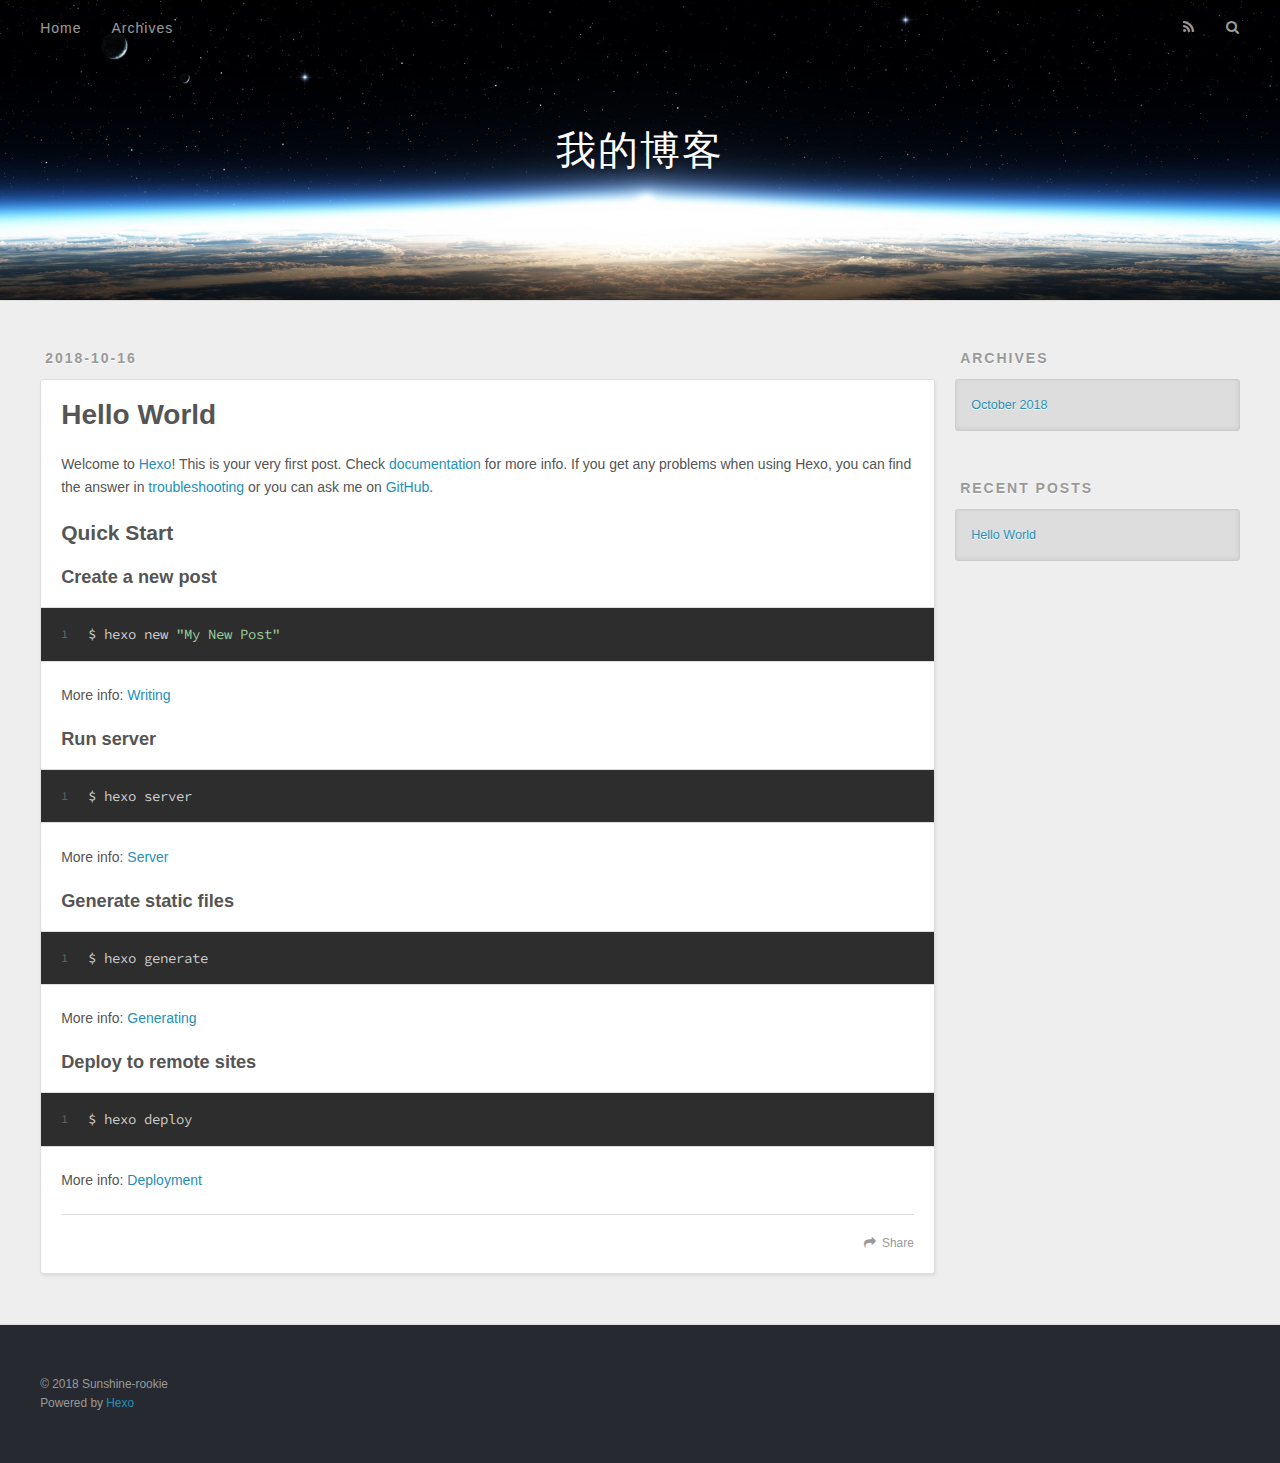
==== index.html @ 6fee183a "Site updated: 2018-10-16 14:14:07" ====
<!DOCTYPE html>
<html>
<head>
  <meta charset="utf-8">
  

  
  <title>我的博客</title>
  <meta name="viewport" content="width=device-width, initial-scale=1, maximum-scale=1">
  <meta name="description" content="个人博客">
<meta property="og:type" content="website">
<meta property="og:title" content="我的博客">
<meta property="og:url" content="http://yoursite.com/index.html">
<meta property="og:site_name" content="我的博客">
<meta property="og:description" content="个人博客">
<meta property="og:locale" content="default">
<meta name="twitter:card" content="summary">
<meta name="twitter:title" content="我的博客">
<meta name="twitter:description" content="个人博客">
  
    <link rel="alternate" href="/atom.xml" title="我的博客" type="application/atom+xml">
  
  
    <link rel="icon" href="/favicon.png">
  
  
    <link href="//fonts.googleapis.com/css?family=Source+Code+Pro" rel="stylesheet" type="text/css">
  
  <link rel="stylesheet" href="/css/style.css">
</head>

<body>
  <div id="container">
    <div id="wrap">
      <header id="header">
  <div id="banner"></div>
  <div id="header-outer" class="outer">
    <div id="header-title" class="inner">
      <h1 id="logo-wrap">
        <a href="/" id="logo">我的博客</a>
      </h1>
      
    </div>
    <div id="header-inner" class="inner">
      <nav id="main-nav">
        <a id="main-nav-toggle" class="nav-icon"></a>
        
          <a class="main-nav-link" href="/">Home</a>
        
          <a class="main-nav-link" href="/archives">Archives</a>
        
      </nav>
      <nav id="sub-nav">
        
          <a id="nav-rss-link" class="nav-icon" href="/atom.xml" title="RSS Feed"></a>
        
        <a id="nav-search-btn" class="nav-icon" title="Search"></a>
      </nav>
      <div id="search-form-wrap">
        <form action="//google.com/search" method="get" accept-charset="UTF-8" class="search-form"><input type="search" name="q" class="search-form-input" placeholder="Search"><button type="submit" class="search-form-submit">&#xF002;</button><input type="hidden" name="sitesearch" value="http://yoursite.com"></form>
      </div>
    </div>
  </div>
</header>
      <div class="outer">
        <section id="main">
  
    <article id="post-hello-world" class="article article-type-post" itemscope itemprop="blogPost">
  <div class="article-meta">
    <a href="/2018/10/16/hello-world/" class="article-date">
  <time datetime="2018-10-16T01:20:15.449Z" itemprop="datePublished">2018-10-16</time>
</a>
    
  </div>
  <div class="article-inner">
    
    
      <header class="article-header">
        
  
    <h1 itemprop="name">
      <a class="article-title" href="/2018/10/16/hello-world/">Hello World</a>
    </h1>
  

      </header>
    
    <div class="article-entry" itemprop="articleBody">
      
        <p>Welcome to <a href="https://hexo.io/" target="_blank" rel="noopener">Hexo</a>! This is your very first post. Check <a href="https://hexo.io/docs/" target="_blank" rel="noopener">documentation</a> for more info. If you get any problems when using Hexo, you can find the answer in <a href="https://hexo.io/docs/troubleshooting.html" target="_blank" rel="noopener">troubleshooting</a> or you can ask me on <a href="https://github.com/hexojs/hexo/issues" target="_blank" rel="noopener">GitHub</a>.</p>
<h2 id="Quick-Start"><a href="#Quick-Start" class="headerlink" title="Quick Start"></a>Quick Start</h2><h3 id="Create-a-new-post"><a href="#Create-a-new-post" class="headerlink" title="Create a new post"></a>Create a new post</h3><figure class="highlight bash"><table><tr><td class="gutter"><pre><span class="line">1</span><br></pre></td><td class="code"><pre><span class="line">$ hexo new <span class="string">"My New Post"</span></span><br></pre></td></tr></table></figure>
<p>More info: <a href="https://hexo.io/docs/writing.html" target="_blank" rel="noopener">Writing</a></p>
<h3 id="Run-server"><a href="#Run-server" class="headerlink" title="Run server"></a>Run server</h3><figure class="highlight bash"><table><tr><td class="gutter"><pre><span class="line">1</span><br></pre></td><td class="code"><pre><span class="line">$ hexo server</span><br></pre></td></tr></table></figure>
<p>More info: <a href="https://hexo.io/docs/server.html" target="_blank" rel="noopener">Server</a></p>
<h3 id="Generate-static-files"><a href="#Generate-static-files" class="headerlink" title="Generate static files"></a>Generate static files</h3><figure class="highlight bash"><table><tr><td class="gutter"><pre><span class="line">1</span><br></pre></td><td class="code"><pre><span class="line">$ hexo generate</span><br></pre></td></tr></table></figure>
<p>More info: <a href="https://hexo.io/docs/generating.html" target="_blank" rel="noopener">Generating</a></p>
<h3 id="Deploy-to-remote-sites"><a href="#Deploy-to-remote-sites" class="headerlink" title="Deploy to remote sites"></a>Deploy to remote sites</h3><figure class="highlight bash"><table><tr><td class="gutter"><pre><span class="line">1</span><br></pre></td><td class="code"><pre><span class="line">$ hexo deploy</span><br></pre></td></tr></table></figure>
<p>More info: <a href="https://hexo.io/docs/deployment.html" target="_blank" rel="noopener">Deployment</a></p>

      
    </div>
    <footer class="article-footer">
      <a data-url="http://yoursite.com/2018/10/16/hello-world/" data-id="cjnbbypkj0000f8qa1wi6g0j8" class="article-share-link">Share</a>
      
      
    </footer>
  </div>
  
</article>


  


</section>
        
          <aside id="sidebar">
  
    

  
    

  
    
  
    
  <div class="widget-wrap">
    <h3 class="widget-title">Archives</h3>
    <div class="widget">
      <ul class="archive-list"><li class="archive-list-item"><a class="archive-list-link" href="/archives/2018/10/">October 2018</a></li></ul>
    </div>
  </div>


  
    
  <div class="widget-wrap">
    <h3 class="widget-title">Recent Posts</h3>
    <div class="widget">
      <ul>
        
          <li>
            <a href="/2018/10/16/hello-world/">Hello World</a>
          </li>
        
      </ul>
    </div>
  </div>

  
</aside>
        
      </div>
      <footer id="footer">
  
  <div class="outer">
    <div id="footer-info" class="inner">
      &copy; 2018 Sunshine-rookie<br>
      Powered by <a href="http://hexo.io/" target="_blank">Hexo</a>
    </div>
  </div>
</footer>
    </div>
    <nav id="mobile-nav">
  
    <a href="/" class="mobile-nav-link">Home</a>
  
    <a href="/archives" class="mobile-nav-link">Archives</a>
  
</nav>
    

<script src="//ajax.googleapis.com/ajax/libs/jquery/2.0.3/jquery.min.js"></script>


  <link rel="stylesheet" href="/fancybox/jquery.fancybox.css">
  <script src="/fancybox/jquery.fancybox.pack.js"></script>


<script src="/js/script.js"></script>



  </div>
</body>
</html>
---- css/style.css ----
body {
  width: 100%;
}
body:before,
body:after {
  content: "";
  display: table;
}
body:after {
  clear: both;
}
html,
body,
div,
span,
applet,
object,
iframe,
h1,
h2,
h3,
h4,
h5,
h6,
p,
blockquote,
pre,
a,
abbr,
acronym,
address,
big,
cite,
code,
del,
dfn,
em,
img,
ins,
kbd,
q,
s,
samp,
small,
strike,
strong,
sub,
sup,
tt,
var,
dl,
dt,
dd,
ol,
ul,
li,
fieldset,
form,
label,
legend,
table,
caption,
tbody,
tfoot,
thead,
tr,
th,
td {
  margin: 0;
  padding: 0;
  border: 0;
  outline: 0;
  font-weight: inherit;
  font-style: inherit;
  font-family: inherit;
  font-size: 100%;
  vertical-align: baseline;
}
body {
  line-height: 1;
  color: #000;
  background: #fff;
}
ol,
ul {
  list-style: none;
}
table {
  border-collapse: separate;
  border-spacing: 0;
  vertical-align: middle;
}
caption,
th,
td {
  text-align: left;
  font-weight: normal;
  vertical-align: middle;
}
a img {
  border: none;
}
input,
button {
  margin: 0;
  padding: 0;
}
input::-moz-focus-inner,
button::-moz-focus-inner {
  border: 0;
  padding: 0;
}
@font-face {
  font-family: FontAwesome;
  font-style: normal;
  font-weight: normal;
  src: url("fonts/fontawesome-webfont.eot?v=#4.0.3");
  src: url("fonts/fontawesome-webfont.eot?#iefix&v=#4.0.3") format("embedded-opentype"), url("fonts/fontawesome-webfont.woff?v=#4.0.3") format("woff"), url("fonts/fontawesome-webfont.ttf?v=#4.0.3") format("truetype"), url("fonts/fontawesome-webfont.svg#fontawesomeregular?v=#4.0.3") format("svg");
}
html,
body,
#container {
  height: 100%;
}
body {
  background: #eee;
  font: 14px -apple-system, BlinkMacSystemFont, "Segoe UI", "Roboto", "Oxygen", "Ubuntu", "Cantarell", "Fira Sans", "Droid Sans", "Helvetica Neue", sans-serif;
  -webkit-text-size-adjust: 100%;
}
.outer {
  max-width: 1220px;
  margin: 0 auto;
  padding: 0 20px;
}
.outer:before,
.outer:after {
  content: "";
  display: table;
}
.outer:after {
  clear: both;
}
.inner {
  display: inline;
  float: left;
  width: 98.33333333333333%;
  margin: 0 0.833333333333333%;
}
.left,
.alignleft {
  float: left;
}
.right,
.alignright {
  float: right;
}
.clear {
  clear: both;
}
#container {
  position: relative;
}
.mobile-nav-on {
  overflow: hidden;
}
#wrap {
  height: 100%;
  width: 100%;
  position: absolute;
  top: 0;
  left: 0;
  -webkit-transition: 0.2s ease-out;
  -moz-transition: 0.2s ease-out;
  -ms-transition: 0.2s ease-out;
  transition: 0.2s ease-out;
  z-index: 1;
  background: #eee;
}
.mobile-nav-on #wrap {
  left: 280px;
}
@media screen and (min-width: 768px) {
  #main {
    display: inline;
    float: left;
    width: 73.33333333333333%;
    margin: 0 0.833333333333333%;
  }
}
.article-date,
.article-category-link,
.archive-year,
.widget-title {
  text-decoration: none;
  text-transform: uppercase;
  letter-spacing: 2px;
  color: #999;
  margin-bottom: 1em;
  margin-left: 5px;
  line-height: 1em;
  text-shadow: 0 1px #fff;
  font-weight: bold;
}
.article-inner,
.archive-article-inner {
  background: #fff;
  -webkit-box-shadow: 1px 2px 3px #ddd;
  box-shadow: 1px 2px 3px #ddd;
  border: 1px solid #ddd;
  border-radius: 3px;
}
.article-entry h1,
.widget h1 {
  font-size: 2em;
}
.article-entry h2,
.widget h2 {
  font-size: 1.5em;
}
.article-entry h3,
.widget h3 {
  font-size: 1.3em;
}
.article-entry h4,
.widget h4 {
  font-size: 1.2em;
}
.article-entry h5,
.widget h5 {
  font-size: 1em;
}
.article-entry h6,
.widget h6 {
  font-size: 1em;
  color: #999;
}
.article-entry hr,
.widget hr {
  border: 1px dashed #ddd;
}
.article-entry strong,
.widget strong {
  font-weight: bold;
}
.article-entry em,
.widget em,
.article-entry cite,
.widget cite {
  font-style: italic;
}
.article-entry sup,
.widget sup,
.article-entry sub,
.widget sub {
  font-size: 0.75em;
  line-height: 0;
  position: relative;
  vertical-align: baseline;
}
.article-entry sup,
.widget sup {
  top: -0.5em;
}
.article-entry sub,
.widget sub {
  bottom: -0.2em;
}
.article-entry small,
.widget small {
  font-size: 0.85em;
}
.article-entry acronym,
.widget acronym,
.article-entry abbr,
.widget abbr {
  border-bottom: 1px dotted;
}
.article-entry ul,
.widget ul,
.article-entry ol,
.widget ol,
.article-entry dl,
.widget dl {
  margin: 0 20px;
  line-height: 1.6em;
}
.article-entry ul ul,
.widget ul ul,
.article-entry ol ul,
.widget ol ul,
.article-entry ul ol,
.widget ul ol,
.article-entry ol ol,
.widget ol ol {
  margin-top: 0;
  margin-bottom: 0;
}
.article-entry ul,
.widget ul {
  list-style: disc;
}
.article-entry ol,
.widget ol {
  list-style: decimal;
}
.article-entry dt,
.widget dt {
  font-weight: bold;
}
#header {
  height: 300px;
  position: relative;
  border-bottom: 1px solid #ddd;
}
#header:before,
#header:after {
  content: "";
  position: absolute;
  left: 0;
  right: 0;
  height: 40px;
}
#header:before {
  top: 0;
  background: -webkit-linear-gradient(rgba(0,0,0,0.2), transparent);
  background: -moz-linear-gradient(rgba(0,0,0,0.2), transparent);
  background: -ms-linear-gradient(rgba(0,0,0,0.2), transparent);
  background: linear-gradient(rgba(0,0,0,0.2), transparent);
}
#header:after {
  bottom: 0;
  background: -webkit-linear-gradient(transparent, rgba(0,0,0,0.2));
  background: -moz-linear-gradient(transparent, rgba(0,0,0,0.2));
  background: -ms-linear-gradient(transparent, rgba(0,0,0,0.2));
  background: linear-gradient(transparent, rgba(0,0,0,0.2));
}
#header-outer {
  height: 100%;
  position: relative;
}
#header-inner {
  position: relative;
  overflow: hidden;
}
#banner {
  position: absolute;
  top: 0;
  left: 0;
  width: 100%;
  height: 100%;
  background: url("images/banner.jpg") center #000;
  -webkit-background-size: cover;
  -moz-background-size: cover;
  background-size: cover;
  z-index: -1;
}
#header-title {
  text-align: center;
  height: 40px;
  position: absolute;
  top: 50%;
  left: 0;
  margin-top: -20px;
}
#logo,
#subtitle {
  text-decoration: none;
  color: #fff;
  font-weight: 300;
  text-shadow: 0 1px 4px rgba(0,0,0,0.3);
}
#logo {
  font-size: 40px;
  line-height: 40px;
  letter-spacing: 2px;
}
#subtitle {
  font-size: 16px;
  line-height: 16px;
  letter-spacing: 1px;
}
#subtitle-wrap {
  margin-top: 16px;
}
#main-nav {
  float: left;
  margin-left: -15px;
}
.nav-icon,
.main-nav-link {
  float: left;
  color: #fff;
  opacity: 0.6;
  text-decoration: none;
  text-shadow: 0 1px rgba(0,0,0,0.2);
  -webkit-transition: opacity 0.2s;
  -moz-transition: opacity 0.2s;
  -ms-transition: opacity 0.2s;
  transition: opacity 0.2s;
  display: block;
  padding: 20px 15px;
}
.nav-icon:hover,
.main-nav-link:hover {
  opacity: 1;
}
.nav-icon {
  font-family: FontAwesome;
  text-align: center;
  font-size: 14px;
  width: 14px;
  height: 14px;
  padding: 20px 15px;
  position: relative;
  cursor: pointer;
}
.main-nav-link {
  font-weight: 300;
  letter-spacing: 1px;
}
@media screen and (max-width: 479px) {
  .main-nav-link {
    display: none;
  }
}
#main-nav-toggle {
  display: none;
}
#main-nav-toggle:before {
  content: "\f0c9";
}
@media screen and (max-width: 479px) {
  #main-nav-toggle {
    display: block;
  }
}
#sub-nav {
  float: right;
  margin-right: -15px;
}
#nav-rss-link:before {
  content: "\f09e";
}
#nav-search-btn:before {
  content: "\f002";
}
#search-form-wrap {
  position: absolute;
  top: 15px;
  width: 150px;
  height: 30px;
  right: -150px;
  opacity: 0;
  -webkit-transition: 0.2s ease-out;
  -moz-transition: 0.2s ease-out;
  -ms-transition: 0.2s ease-out;
  transition: 0.2s ease-out;
}
#search-form-wrap.on {
  opacity: 1;
  right: 0;
}
@media screen and (max-width: 479px) {
  #search-form-wrap {
    width: 100%;
    right: -100%;
  }
}
.search-form {
  position: absolute;
  top: 0;
  left: 0;
  right: 0;
  background: #fff;
  padding: 5px 15px;
  border-radius: 15px;
  -webkit-box-shadow: 0 0 10px rgba(0,0,0,0.3);
  box-shadow: 0 0 10px rgba(0,0,0,0.3);
}
.search-form-input {
  border: none;
  background: none;
  color: #555;
  width: 100%;
  font: 13px -apple-system, BlinkMacSystemFont, "Segoe UI", "Roboto", "Oxygen", "Ubuntu", "Cantarell", "Fira Sans", "Droid Sans", "Helvetica Neue", sans-serif;
  outline: none;
}
.search-form-input::-webkit-search-results-decoration,
.search-form-input::-webkit-search-cancel-button {
  -webkit-appearance: none;
}
.search-form-submit {
  position: absolute;
  top: 50%;
  right: 10px;
  margin-top: -7px;
  font: 13px FontAwesome;
  border: none;
  background: none;
  color: #bbb;
  cursor: pointer;
}
.search-form-submit:hover,
.search-form-submit:focus {
  color: #777;
}
.article {
  margin: 50px 0;
}
.article-inner {
  overflow: hidden;
}
.article-meta:before,
.article-meta:after {
  content: "";
  display: table;
}
.article-meta:after {
  clear: both;
}
.article-date {
  float: left;
}
.article-category {
  float: left;
  line-height: 1em;
  color: #ccc;
  text-shadow: 0 1px #fff;
  margin-left: 8px;
}
.article-category:before {
  content: "\2022";
}
.article-category-link {
  margin: 0 12px 1em;
}
.article-header {
  padding: 20px 20px 0;
}
.article-title {
  text-decoration: none;
  font-size: 2em;
  font-weight: bold;
  color: #555;
  line-height: 1.1em;
  -webkit-transition: color 0.2s;
  -moz-transition: color 0.2s;
  -ms-transition: color 0.2s;
  transition: color 0.2s;
}
a.article-title:hover {
  color: #258fb8;
}
.article-entry {
  color: #555;
  padding: 0 20px;
}
.article-entry:before,
.article-entry:after {
  content: "";
  display: table;
}
.article-entry:after {
  clear: both;
}
.article-entry p,
.article-entry table {
  line-height: 1.6em;
  margin: 1.6em 0;
}
.article-entry h1,
.article-entry h2,
.article-entry h3,
.article-entry h4,
.article-entry h5,
.article-entry h6 {
  font-weight: bold;
}
.article-entry h1,
.article-entry h2,
.article-entry h3,
.article-entry h4,
.article-entry h5,
.article-entry h6 {
  line-height: 1.1em;
  margin: 1.1em 0;
}
.article-entry a {
  color: #258fb8;
  text-decoration: none;
}
.article-entry a:hover {
  text-decoration: underline;
}
.article-entry ul,
.article-entry ol,
.article-entry dl {
  margin-top: 1.6em;
  margin-bottom: 1.6em;
}
.article-entry img,
.article-entry video {
  max-width: 100%;
  height: auto;
  display: block;
  margin: auto;
}
.article-entry iframe {
  border: none;
}
.article-entry table {
  width: 100%;
  border-collapse: collapse;
  border-spacing: 0;
}
.article-entry th {
  font-weight: bold;
  border-bottom: 3px solid #ddd;
  padding-bottom: 0.5em;
}
.article-entry td {
  border-bottom: 1px solid #ddd;
  padding: 10px 0;
}
.article-entry blockquote {
  font-family: Georgia, "Times New Roman", serif;
  font-size: 1.4em;
  margin: 1.6em 20px;
  text-align: center;
}
.article-entry blockquote footer {
  font-size: 14px;
  margin: 1.6em 0;
  font-family: -apple-system, BlinkMacSystemFont, "Segoe UI", "Roboto", "Oxygen", "Ubuntu", "Cantarell", "Fira Sans", "Droid Sans", "Helvetica Neue", sans-serif;
}
.article-entry blockquote footer cite:before {
  content: "—";
  padding: 0 0.5em;
}
.article-entry .pullquote {
  text-align: left;
  width: 45%;
  margin: 0;
}
.article-entry .pullquote.left {
  margin-left: 0.5em;
  margin-right: 1em;
}
.article-entry .pullquote.right {
  margin-right: 0.5em;
  margin-left: 1em;
}
.article-entry .caption {
  color: #999;
  display: block;
  font-size: 0.9em;
  margin-top: 0.5em;
  position: relative;
  text-align: center;
}
.article-entry .video-container {
  position: relative;
  padding-top: 56.25%;
  height: 0;
  overflow: hidden;
}
.article-entry .video-container iframe,
.article-entry .video-container object,
.article-entry .video-container embed {
  position: absolute;
  top: 0;
  left: 0;
  width: 100%;
  height: 100%;
  margin-top: 0;
}
.article-more-link a {
  display: inline-block;
  line-height: 1em;
  padding: 6px 15px;
  border-radius: 15px;
  background: #eee;
  color: #999;
  text-shadow: 0 1px #fff;
  text-decoration: none;
}
.article-more-link a:hover {
  background: #258fb8;
  color: #fff;
  text-decoration: none;
  text-shadow: 0 1px #1e7293;
}
.article-footer {
  font-size: 0.85em;
  line-height: 1.6em;
  border-top: 1px solid #ddd;
  padding-top: 1.6em;
  margin: 0 20px 20px;
}
.article-footer:before,
.article-footer:after {
  content: "";
  display: table;
}
.article-footer:after {
  clear: both;
}
.article-footer a {
  color: #999;
  text-decoration: none;
}
.article-footer a:hover {
  color: #555;
}
.article-tag-list-item {
  float: left;
  margin-right: 10px;
}
.article-tag-list-link:before {
  content: "#";
}
.article-comment-link {
  float: right;
}
.article-comment-link:before {
  content: "\f075";
  font-family: FontAwesome;
  padding-right: 8px;
}
.article-share-link {
  cursor: pointer;
  float: right;
  margin-left: 20px;
}
.article-share-link:before {
  content: "\f064";
  font-family: FontAwesome;
  padding-right: 6px;
}
#article-nav {
  position: relative;
}
#article-nav:before,
#article-nav:after {
  content: "";
  display: table;
}
#article-nav:after {
  clear: both;
}
@media screen and (min-width: 768px) {
  #article-nav {
    margin: 50px 0;
  }
  #article-nav:before {
    width: 8px;
    height: 8px;
    position: absolute;
    top: 50%;
    left: 50%;
    margin-top: -4px;
    margin-left: -4px;
    content: "";
    border-radius: 50%;
    background: #ddd;
    -webkit-box-shadow: 0 1px 2px #fff;
    box-shadow: 0 1px 2px #fff;
  }
}
.article-nav-link-wrap {
  text-decoration: none;
  text-shadow: 0 1px #fff;
  color: #999;
  -webkit-box-sizing: border-box;
  -moz-box-sizing: border-box;
  box-sizing: border-box;
  margin-top: 50px;
  text-align: center;
  display: block;
}
.article-nav-link-wrap:hover {
  color: #555;
}
@media screen and (min-width: 768px) {
  .article-nav-link-wrap {
    width: 50%;
    margin-top: 0;
  }
}
@media screen and (min-width: 768px) {
  #article-nav-newer {
    float: left;
    text-align: right;
    padding-right: 20px;
  }
}
@media screen and (min-width: 768px) {
  #article-nav-older {
    float: right;
    text-align: left;
    padding-left: 20px;
  }
}
.article-nav-caption {
  text-transform: uppercase;
  letter-spacing: 2px;
  color: #ddd;
  line-height: 1em;
  font-weight: bold;
}
#article-nav-newer .article-nav-caption {
  margin-right: -2px;
}
.article-nav-title {
  font-size: 0.85em;
  line-height: 1.6em;
  margin-top: 0.5em;
}
.article-share-box {
  position: absolute;
  display: none;
  background: #fff;
  -webkit-box-shadow: 1px 2px 10px rgba(0,0,0,0.2);
  box-shadow: 1px 2px 10px rgba(0,0,0,0.2);
  border-radius: 3px;
  margin-left: -145px;
  overflow: hidden;
  z-index: 1;
}
.article-share-box.on {
  display: block;
}
.article-share-input {
  width: 100%;
  background: none;
  -webkit-box-sizing: border-box;
  -moz-box-sizing: border-box;
  box-sizing: border-box;
  font: 14px -apple-system, BlinkMacSystemFont, "Segoe UI", "Roboto", "Oxygen", "Ubuntu", "Cantarell", "Fira Sans", "Droid Sans", "Helvetica Neue", sans-serif;
  padding: 0 15px;
  color: #555;
  outline: none;
  border: 1px solid #ddd;
  border-radius: 3px 3px 0 0;
  height: 36px;
  line-height: 36px;
}
.article-share-links {
  background: #eee;
}
.article-share-links:before,
.article-share-links:after {
  content: "";
  display: table;
}
.article-share-links:after {
  clear: both;
}
.article-share-twitter,
.article-share-facebook,
.article-share-pinterest,
.article-share-google {
  width: 50px;
  height: 36px;
  display: block;
  float: left;
  position: relative;
  color: #999;
  text-shadow: 0 1px #fff;
}
.article-share-twitter:before,
.article-share-facebook:before,
.article-share-pinterest:before,
.article-share-google:before {
  font-size: 20px;
  font-family: FontAwesome;
  width: 20px;
  height: 20px;
  position: absolute;
  top: 50%;
  left: 50%;
  margin-top: -10px;
  margin-left: -10px;
  text-align: center;
}
.article-share-twitter:hover,
.article-share-facebook:hover,
.article-share-pinterest:hover,
.article-share-google:hover {
  color: #fff;
}
.article-share-twitter:before {
  content: "\f099";
}
.article-share-twitter:hover {
  background: #00aced;
  text-shadow: 0 1px #008abe;
}
.article-share-facebook:before {
  content: "\f09a";
}
.article-share-facebook:hover {
  background: #3b5998;
  text-shadow: 0 1px #2f477a;
}
.article-share-pinterest:before {
  content: "\f0d2";
}
.article-share-pinterest:hover {
  background: #cb2027;
  text-shadow: 0 1px #a21a1f;
}
.article-share-google:before {
  content: "\f0d5";
}
.article-share-google:hover {
  background: #dd4b39;
  text-shadow: 0 1px #be3221;
}
.article-gallery {
  background: #000;
  position: relative;
}
.article-gallery-photos {
  position: relative;
  overflow: hidden;
}
.article-gallery-img {
  display: none;
  max-width: 100%;
}
.article-gallery-img:first-child {
  display: block;
}
.article-gallery-img.loaded {
  position: absolute;
  display: block;
}
.article-gallery-img img {
  display: block;
  max-width: 100%;
  margin: 0 auto;
}
#comments {
  background: #fff;
  -webkit-box-shadow: 1px 2px 3px #ddd;
  box-shadow: 1px 2px 3px #ddd;
  padding: 20px;
  border: 1px solid #ddd;
  border-radius: 3px;
  margin: 50px 0;
}
#comments a {
  color: #258fb8;
}
.archives-wrap {
  margin: 50px 0;
}
.archives:before,
.archives:after {
  content: "";
  display: table;
}
.archives:after {
  clear: both;
}
.archive-year-wrap {
  margin-bottom: 1em;
}
.archives {
  -webkit-column-gap: 10px;
  -moz-column-gap: 10px;
  column-gap: 10px;
}
@media screen and (min-width: 480px) and (max-width: 767px) {
  .archives {
    -webkit-column-count: 2;
    -moz-column-count: 2;
    column-count: 2;
  }
}
@media screen and (min-width: 768px) {
  .archives {
    -webkit-column-count: 3;
    -moz-column-count: 3;
    column-count: 3;
  }
}
.archive-article {
  -webkit-column-break-inside: avoid;
  page-break-inside: avoid;
  overflow: hidden;
  break-inside: avoid-column;
}
.archive-article-inner {
  padding: 10px;
  margin-bottom: 15px;
}
.archive-article-title {
  text-decoration: none;
  font-weight: bold;
  color: #555;
  -webkit-transition: color 0.2s;
  -moz-transition: color 0.2s;
  -ms-transition: color 0.2s;
  transition: color 0.2s;
  line-height: 1.6em;
}
.archive-article-title:hover {
  color: #258fb8;
}
.archive-article-footer {
  margin-top: 1em;
}
.archive-article-date {
  color: #999;
  text-decoration: none;
  font-size: 0.85em;
  line-height: 1em;
  margin-bottom: 0.5em;
  display: block;
}
#page-nav {
  margin: 50px auto;
  background: #fff;
  -webkit-box-shadow: 1px 2px 3px #ddd;
  box-shadow: 1px 2px 3px #ddd;
  border: 1px solid #ddd;
  border-radius: 3px;
  text-align: center;
  color: #999;
  overflow: hidden;
}
#page-nav:before,
#page-nav:after {
  content: "";
  display: table;
}
#page-nav:after {
  clear: both;
}
#page-nav a,
#page-nav span {
  padding: 10px 20px;
  line-height: 1;
  height: 2ex;
}
#page-nav a {
  color: #999;
  text-decoration: none;
}
#page-nav a:hover {
  background: #999;
  color: #fff;
}
#page-nav .prev {
  float: left;
}
#page-nav .next {
  float: right;
}
#page-nav .page-number {
  display: inline-block;
}
@media screen and (max-width: 479px) {
  #page-nav .page-number {
    display: none;
  }
}
#page-nav .current {
  color: #555;
  font-weight: bold;
}
#page-nav .space {
  color: #ddd;
}
#footer {
  background: #262a30;
  padding: 50px 0;
  border-top: 1px solid #ddd;
  color: #999;
}
#footer a {
  color: #258fb8;
  text-decoration: none;
}
#footer a:hover {
  text-decoration: underline;
}
#footer-info {
  line-height: 1.6em;
  font-size: 0.85em;
}
.article-entry pre,
.article-entry .highlight {
  background: #2d2d2d;
  margin: 0 -20px;
  padding: 15px 20px;
  border-style: solid;
  border-color: #ddd;
  border-width: 1px 0;
  overflow: auto;
  color: #ccc;
  line-height: 22.400000000000002px;
}
.article-entry .highlight .gutter pre,
.article-entry .gist .gist-file .gist-data .line-numbers {
  color: #666;
  font-size: 0.85em;
}
.article-entry pre,
.article-entry code {
  font-family: "Source Code Pro", Consolas, Monaco, Menlo, Consolas, monospace;
}
.article-entry code {
  background: #eee;
  text-shadow: 0 1px #fff;
  padding: 0 0.3em;
}
.article-entry pre code {
  background: none;
  text-shadow: none;
  padding: 0;
}
.article-entry .highlight pre {
  border: none;
  margin: 0;
  padding: 0;
}
.article-entry .highlight table {
  margin: 0;
  width: auto;
}
.article-entry .highlight td {
  border: none;
  padding: 0;
}
.article-entry .highlight figcaption {
  font-size: 0.85em;
  color: #999;
  line-height: 1em;
  margin-bottom: 1em;
}
.article-entry .highlight figcaption:before,
.article-entry .highlight figcaption:after {
  content: "";
  display: table;
}
.article-entry .highlight figcaption:after {
  clear: both;
}
.article-entry .highlight figcaption a {
  float: right;
}
.article-entry .highlight .gutter pre {
  text-align: right;
  padding-right: 20px;
}
.article-entry .highlight .line {
  height: 22.400000000000002px;
}
.article-entry .highlight .line.marked {
  background: #515151;
}
.article-entry .gist {
  margin: 0 -20px;
  border-style: solid;
  border-color: #ddd;
  border-width: 1px 0;
  background: #2d2d2d;
  padding: 15px 20px 15px 0;
}
.article-entry .gist .gist-file {
  border: none;
  font-family: "Source Code Pro", Consolas, Monaco, Menlo, Consolas, monospace;
  margin: 0;
}
.article-entry .gist .gist-file .gist-data {
  background: none;
  border: none;
}
.article-entry .gist .gist-file .gist-data .line-numbers {
  background: none;
  border: none;
  padding: 0 20px 0 0;
}
.article-entry .gist .gist-file .gist-data .line-data {
  padding: 0 !important;
}
.article-entry .gist .gist-file .highlight {
  margin: 0;
  padding: 0;
  border: none;
}
.article-entry .gist .gist-file .gist-meta {
  background: #2d2d2d;
  color: #999;
  font: 0.85em -apple-system, BlinkMacSystemFont, "Segoe UI", "Roboto", "Oxygen", "Ubuntu", "Cantarell", "Fira Sans", "Droid Sans", "Helvetica Neue", sans-serif;
  text-shadow: 0 0;
  padding: 0;
  margin-top: 1em;
  margin-left: 20px;
}
.article-entry .gist .gist-file .gist-meta a {
  color: #258fb8;
  font-weight: normal;
}
.article-entry .gist .gist-file .gist-meta a:hover {
  text-decoration: underline;
}
pre .comment,
pre .title {
  color: #999;
}
pre .variable,
pre .attribute,
pre .tag,
pre .regexp,
pre .ruby .constant,
pre .xml .tag .title,
pre .xml .pi,
pre .xml .doctype,
pre .html .doctype,
pre .css .id,
pre .css .class,
pre .css .pseudo {
  color: #f2777a;
}
pre .number,
pre .preprocessor,
pre .built_in,
pre .literal,
pre .params,
pre .constant {
  color: #f99157;
}
pre .class,
pre .ruby .class .title,
pre .css .rules .attribute {
  color: #9c9;
}
pre .string,
pre .value,
pre .inheritance,
pre .header,
pre .ruby .symbol,
pre .xml .cdata {
  color: #9c9;
}
pre .css .hexcolor {
  color: #6cc;
}
pre .function,
pre .python .decorator,
pre .python .title,
pre .ruby .function .title,
pre .ruby .title .keyword,
pre .perl .sub,
pre .javascript .title,
pre .coffeescript .title {
  color: #69c;
}
pre .keyword,
pre .javascript .function {
  color: #c9c;
}
@media screen and (max-width: 479px) {
  #mobile-nav {
    position: absolute;
    top: 0;
    left: 0;
    width: 280px;
    height: 100%;
    background: #191919;
    border-right: 1px solid #fff;
  }
}
@media screen and (max-width: 479px) {
  .mobile-nav-link {
    display: block;
    color: #999;
    text-decoration: none;
    padding: 15px 20px;
    font-weight: bold;
  }
  .mobile-nav-link:hover {
    color: #fff;
  }
}
@media screen and (min-width: 768px) {
  #sidebar {
    display: inline;
    float: left;
    width: 23.333333333333332%;
    margin: 0 0.833333333333333%;
  }
}
.widget-wrap {
  margin: 50px 0;
}
.widget {
  color: #777;
  text-shadow: 0 1px #fff;
  background: #ddd;
  -webkit-box-shadow: 0 -1px 4px #ccc inset;
  box-shadow: 0 -1px 4px #ccc inset;
  border: 1px solid #ccc;
  padding: 15px;
  border-radius: 3px;
}
.widget a {
  color: #258fb8;
  text-decoration: none;
}
.widget a:hover {
  text-decoration: underline;
}
.widget ul ul,
.widget ol ul,
.widget dl ul,
.widget ul ol,
.widget ol ol,
.widget dl ol,
.widget ul dl,
.widget ol dl,
.widget dl dl {
  margin-left: 15px;
  list-style: disc;
}
.widget {
  line-height: 1.6em;
  word-wrap: break-word;
  font-size: 0.9em;
}
.widget ul,
.widget ol {
  list-style: none;
  margin: 0;
}
.widget ul ul,
.widget ol ul,
.widget ul ol,
.widget ol ol {
  margin: 0 20px;
}
.widget ul ul,
.widget ol ul {
  list-style: disc;
}
.widget ul ol,
.widget ol ol {
  list-style: decimal;
}
.category-list-count,
.tag-list-count,
.archive-list-count {
  padding-left: 5px;
  color: #999;
  font-size: 0.85em;
}
.category-list-count:before,
.tag-list-count:before,
.archive-list-count:before {
  content: "(";
}
.category-list-count:after,
.tag-list-count:after,
.archive-list-count:after {
  content: ")";
}
.tagcloud a {
  margin-right: 5px;
  display: inline-block;
}
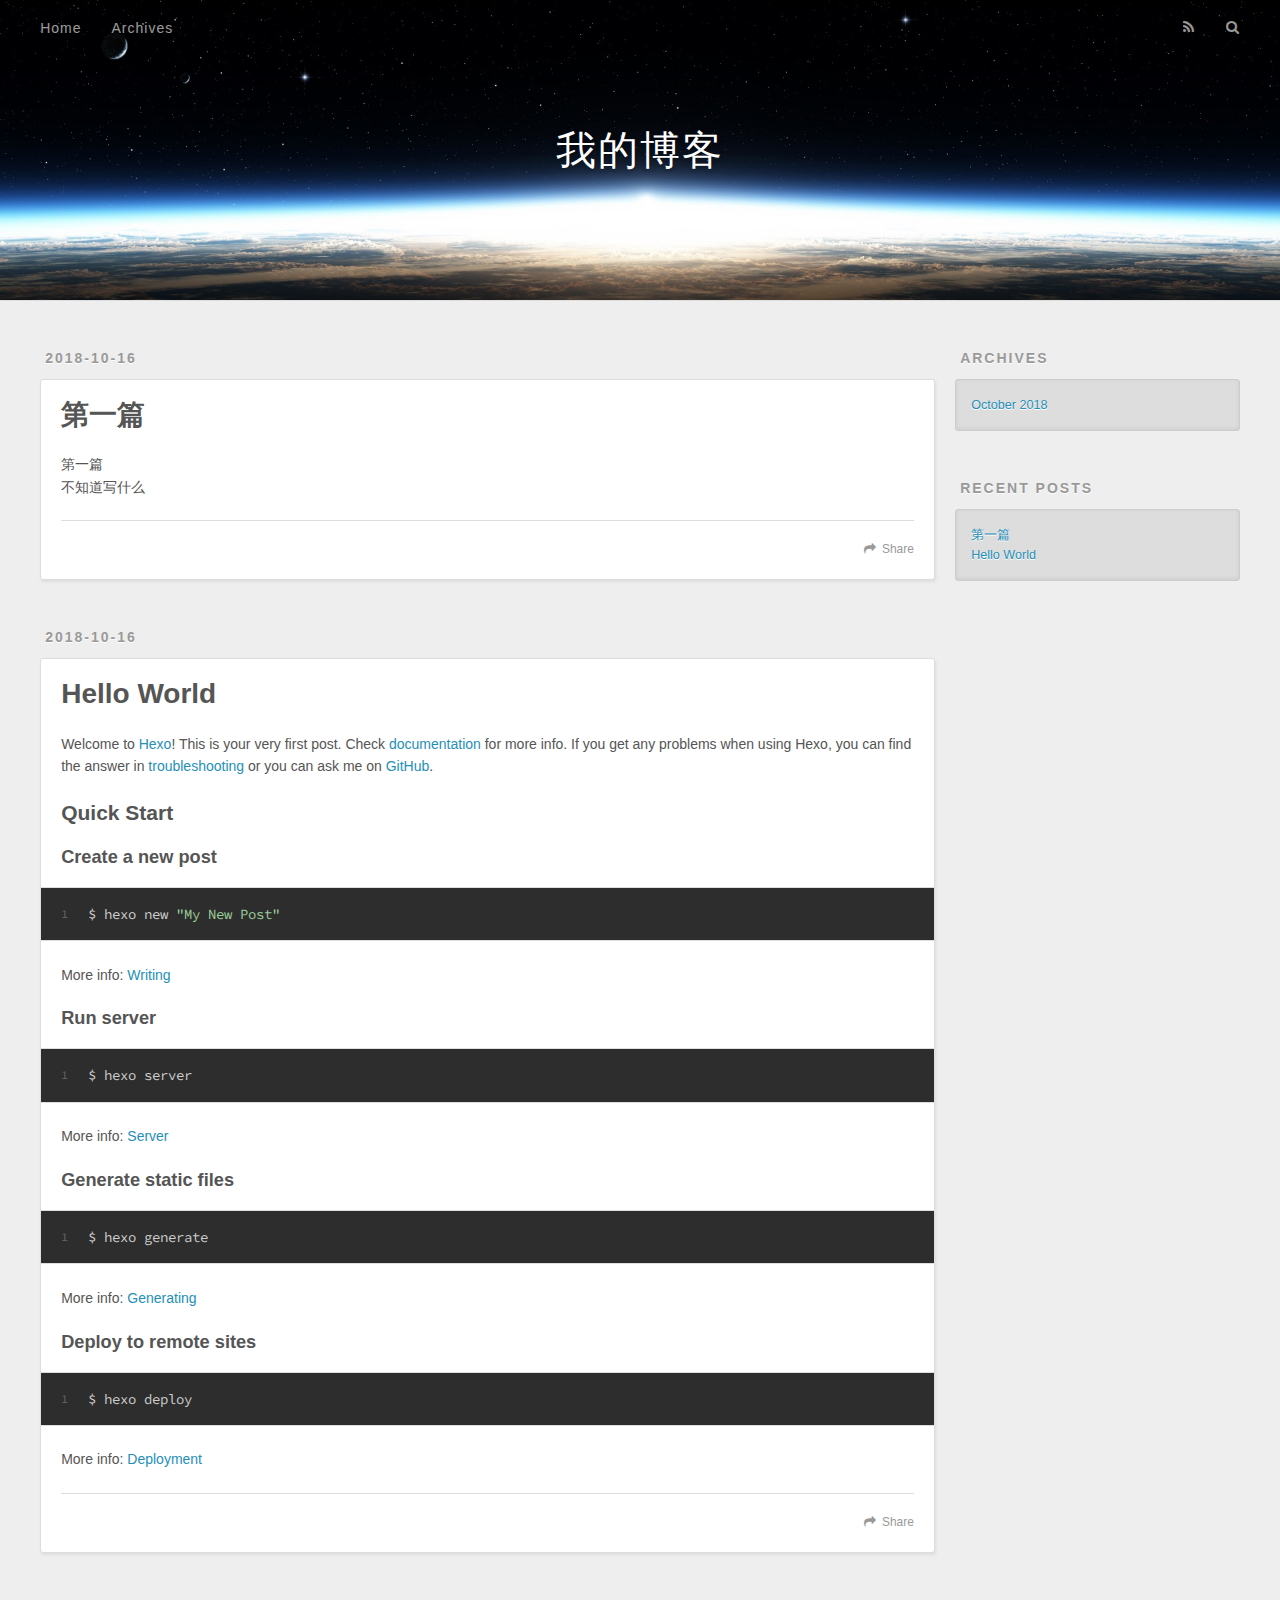
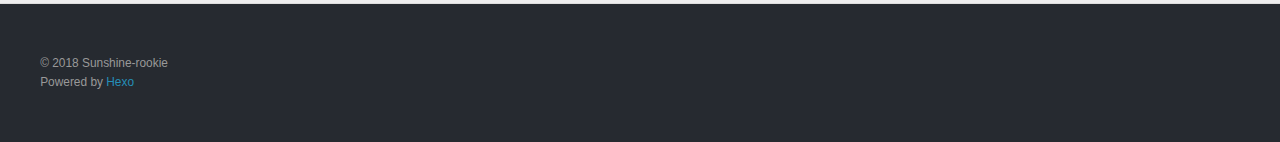
==== commit cd4a1644: "Site updated: 2018-10-16 14:53:53" ====
--- a/index.html
+++ b/index.html
@@ -65,6 +65,43 @@
       <div class="outer">
         <section id="main">
   
+    <article id="post-article-title" class="article article-type-post" itemscope itemprop="blogPost">
+  <div class="article-meta">
+    <a href="/2018/10/16/article-title/" class="article-date">
+  <time datetime="2018-10-16T06:51:22.000Z" itemprop="datePublished">2018-10-16</time>
+</a>
+    
+  </div>
+  <div class="article-inner">
+    
+    
+      <header class="article-header">
+        
+  
+    <h1 itemprop="name">
+      <a class="article-title" href="/2018/10/16/article-title/">第一篇</a>
+    </h1>
+  
+
+      </header>
+    
+    <div class="article-entry" itemprop="articleBody">
+      
+        <p>第一篇<br>不知道写什么</p>
+
+      
+    </div>
+    <footer class="article-footer">
+      <a data-url="http://yoursite.com/2018/10/16/article-title/" data-id="cjnbdfx8k0000nwqalbkn5o4p" class="article-share-link">Share</a>
+      
+      
+    </footer>
+  </div>
+  
+</article>
+
+
+  
     <article id="post-hello-world" class="article article-type-post" itemscope itemprop="blogPost">
   <div class="article-meta">
     <a href="/2018/10/16/hello-world/" class="article-date">
@@ -100,7 +137,7 @@
       
     </div>
     <footer class="article-footer">
-      <a data-url="http://yoursite.com/2018/10/16/hello-world/" data-id="cjnbbypkj0000f8qa1wi6g0j8" class="article-share-link">Share</a>
+      <a data-url="http://yoursite.com/2018/10/16/hello-world/" data-id="cjnbdfx9u0001nwqaoqwtnc9c" class="article-share-link">Share</a>
       
       
     </footer>
@@ -141,6 +178,10 @@
       <ul>
         
           <li>
+            <a href="/2018/10/16/article-title/">第一篇</a>
+          </li>
+        
+          <li>
             <a href="/2018/10/16/hello-world/">Hello World</a>
           </li>
         
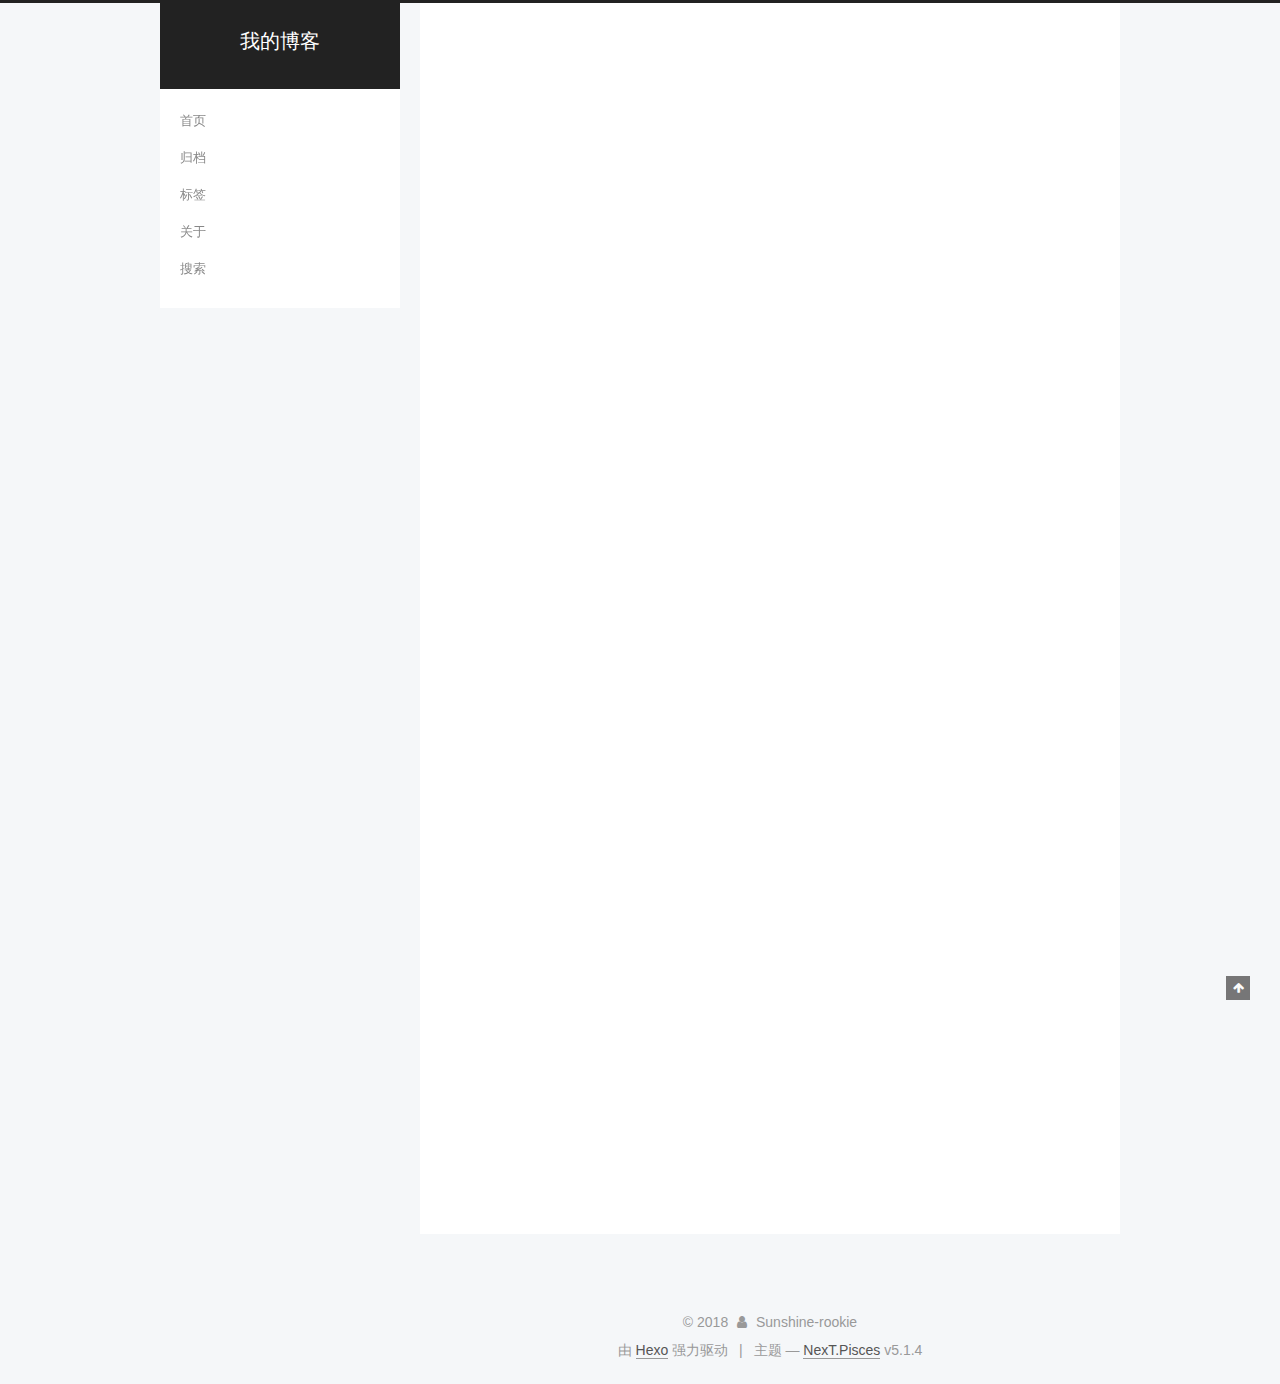
==== commit 98a57033: "Site updated: 2018-10-16 18:19:53" ====
--- a/index.html
+++ b/index.html
@@ -1,228 +1,890 @@
 <!DOCTYPE html>
-<html>
+
+
+
+  
+
+
+<html class="theme-next pisces use-motion" lang="zh-Hans">
 <head>
-  <meta charset="utf-8">
-  
-
-  
-  <title>我的博客</title>
-  <meta name="viewport" content="width=device-width, initial-scale=1, maximum-scale=1">
-  <meta name="description" content="个人博客">
+  <meta charset="UTF-8"/>
+<meta http-equiv="X-UA-Compatible" content="IE=edge" />
+<meta name="viewport" content="width=device-width, initial-scale=1, maximum-scale=1"/>
+<meta name="theme-color" content="#222">
+
+
+
+
+
+
+
+
+
+<meta http-equiv="Cache-Control" content="no-transform" />
+<meta http-equiv="Cache-Control" content="no-siteapp" />
+
+
+
+
+
+
+
+
+
+
+
+
+
+
+
+
+  
+  
+  <link href="/lib/fancybox/source/jquery.fancybox.css?v=2.1.5" rel="stylesheet" type="text/css" />
+
+
+
+
+
+
+
+<link href="/lib/font-awesome/css/font-awesome.min.css?v=4.6.2" rel="stylesheet" type="text/css" />
+
+<link href="/css/main.css?v=5.1.4" rel="stylesheet" type="text/css" />
+
+
+  <link rel="apple-touch-icon" sizes="180x180" href="/images/apple-touch-icon-next.png?v=5.1.4">
+
+
+  <link rel="icon" type="image/png" sizes="32x32" href="/images/favicon-32x32-next.png?v=5.1.4">
+
+
+  <link rel="icon" type="image/png" sizes="16x16" href="/images/favicon-16x16-next.png?v=5.1.4">
+
+
+  <link rel="mask-icon" href="/images/logo.svg?v=5.1.4" color="#222">
+
+
+
+
+
+  <meta name="keywords" content="Hexo, NexT" />
+
+
+
+
+
+
+
+
+
+
+<meta name="description" content="世上无难事,只怕有心人">
 <meta property="og:type" content="website">
 <meta property="og:title" content="我的博客">
-<meta property="og:url" content="http://yoursite.com/index.html">
+<meta property="og:url" content="https://sunshine-rookie.github.io/index.html">
 <meta property="og:site_name" content="我的博客">
-<meta property="og:description" content="个人博客">
-<meta property="og:locale" content="default">
+<meta property="og:description" content="世上无难事,只怕有心人">
+<meta property="og:locale" content="zh-Hans">
 <meta name="twitter:card" content="summary">
 <meta name="twitter:title" content="我的博客">
-<meta name="twitter:description" content="个人博客">
-  
-    <link rel="alternate" href="/atom.xml" title="我的博客" type="application/atom+xml">
-  
-  
-    <link rel="icon" href="/favicon.png">
-  
-  
-    <link href="//fonts.googleapis.com/css?family=Source+Code+Pro" rel="stylesheet" type="text/css">
-  
-  <link rel="stylesheet" href="/css/style.css">
+<meta name="twitter:description" content="世上无难事,只怕有心人">
+
+
+
+<script type="text/javascript" id="hexo.configurations">
+  var NexT = window.NexT || {};
+  var CONFIG = {
+    root: '/',
+    scheme: 'Pisces',
+    version: '5.1.4',
+    sidebar: {"position":"left","display":"post","offset":12,"b2t":false,"scrollpercent":false,"onmobile":false},
+    fancybox: true,
+    tabs: true,
+    motion: {"enable":true,"async":false,"transition":{"post_block":"fadeIn","post_header":"slideDownIn","post_body":"slideDownIn","coll_header":"slideLeftIn","sidebar":"slideUpIn"}},
+    duoshuo: {
+      userId: '0',
+      author: '博主'
+    },
+    algolia: {
+      applicationID: '',
+      apiKey: '',
+      indexName: '',
+      hits: {"per_page":10},
+      labels: {"input_placeholder":"Search for Posts","hits_empty":"We didn't find any results for the search: ${query}","hits_stats":"${hits} results found in ${time} ms"}
+    }
+  };
+</script>
+
+
+
+  <link rel="canonical" href="https://sunshine-rookie.github.io/"/>
+
+
+
+
+
+  <title>我的博客</title>
+  
+
+
+
+
+
+
+
+
 </head>
 
-<body>
-  <div id="container">
-    <div id="wrap">
-      <header id="header">
-  <div id="banner"></div>
-  <div id="header-outer" class="outer">
-    <div id="header-title" class="inner">
-      <h1 id="logo-wrap">
-        <a href="/" id="logo">我的博客</a>
-      </h1>
-      
+<body itemscope itemtype="http://schema.org/WebPage" lang="zh-Hans">
+
+  
+  
+    
+  
+
+  <div class="container sidebar-position-left 
+  page-home">
+    <div class="headband"></div>
+
+    <header id="header" class="header" itemscope itemtype="http://schema.org/WPHeader">
+      <div class="header-inner"><div class="site-brand-wrapper">
+  <div class="site-meta ">
+    
+
+    <div class="custom-logo-site-title">
+      <a href="/"  class="brand" rel="start">
+        <span class="logo-line-before"><i></i></span>
+        <span class="site-title">我的博客</span>
+        <span class="logo-line-after"><i></i></span>
+      </a>
     </div>
-    <div id="header-inner" class="inner">
-      <nav id="main-nav">
-        <a id="main-nav-toggle" class="nav-icon"></a>
-        
-          <a class="main-nav-link" href="/">Home</a>
-        
-          <a class="main-nav-link" href="/archives">Archives</a>
-        
-      </nav>
-      <nav id="sub-nav">
-        
-          <a id="nav-rss-link" class="nav-icon" href="/atom.xml" title="RSS Feed"></a>
-        
-        <a id="nav-search-btn" class="nav-icon" title="Search"></a>
-      </nav>
-      <div id="search-form-wrap">
-        <form action="//google.com/search" method="get" accept-charset="UTF-8" class="search-form"><input type="search" name="q" class="search-form-input" placeholder="Search"><button type="submit" class="search-form-submit">&#xF002;</button><input type="hidden" name="sitesearch" value="http://yoursite.com"></form>
-      </div>
+      
+        <p class="site-subtitle"></p>
+      
+  </div>
+
+  <div class="site-nav-toggle">
+    <button>
+      <span class="btn-bar"></span>
+      <span class="btn-bar"></span>
+      <span class="btn-bar"></span>
+    </button>
+  </div>
+</div>
+
+<nav class="site-nav">
+  
+
+  
+    <ul id="menu" class="menu">
+      
+        
+        <li class="menu-item menu-item-首页">
+          <a href="/首页" rel="section">
+            
+            首页
+          </a>
+        </li>
+      
+        
+        <li class="menu-item menu-item-归档">
+          <a href="/归档" rel="section">
+            
+            归档
+          </a>
+        </li>
+      
+        
+        <li class="menu-item menu-item-标签">
+          <a href="/标签" rel="section">
+            
+            标签
+          </a>
+        </li>
+      
+        
+        <li class="menu-item menu-item-关于">
+          <a href="/关于" rel="section">
+            
+            关于
+          </a>
+        </li>
+      
+        
+        <li class="menu-item menu-item-搜索">
+          <a href="/搜索" rel="section">
+            
+            搜索
+          </a>
+        </li>
+      
+
+      
+    </ul>
+  
+
+  
+</nav>
+
+
+
+ </div>
+    </header>
+
+    <main id="main" class="main">
+      <div class="main-inner">
+        <div class="content-wrap">
+          <div id="content" class="content">
+            
+  <section id="posts" class="posts-expand">
+    
+      
+
+  
+
+  
+  
+  
+
+  <article class="post post-type-normal" itemscope itemtype="http://schema.org/Article">
+  
+  
+  
+  <div class="post-block">
+    <link itemprop="mainEntityOfPage" href="https://sunshine-rookie.github.io/2018/10/16/article-title/">
+
+    <span hidden itemprop="author" itemscope itemtype="http://schema.org/Person">
+      <meta itemprop="name" content="Sunshine-rookie">
+      <meta itemprop="description" content="">
+      <meta itemprop="image" content="/images/avatar.gif">
+    </span>
+
+    <span hidden itemprop="publisher" itemscope itemtype="http://schema.org/Organization">
+      <meta itemprop="name" content="我的博客">
+    </span>
+
+    
+      <header class="post-header">
+
+        
+        
+          <h1 class="post-title" itemprop="name headline">
+                
+                <a class="post-title-link" href="/2018/10/16/article-title/" itemprop="url">如何在博客hexo中只显示摘要信息</a></h1>
+        
+
+        <div class="post-meta">
+          <span class="post-time">
+            
+              <span class="post-meta-item-icon">
+                <i class="fa fa-calendar-o"></i>
+              </span>
+              
+                <span class="post-meta-item-text">发表于</span>
+              
+              <time title="创建于" itemprop="dateCreated datePublished" datetime="2018-10-16T14:51:22+08:00">
+                2018-10-16
+              </time>
+            
+
+            
+
+            
+          </span>
+
+          
+
+          
+            
+          
+
+          
+          
+
+          
+
+          
+
+          
+
+        </div>
+      </header>
+    
+
+    
+    
+    
+    <div class="post-body" itemprop="articleBody">
+
+      
+      
+
+      
+        
+          <h3 id="如何在博客hexo首页中只显示摘要信息"><a href="#如何在博客hexo首页中只显示摘要信息" class="headerlink" title="如何在博客hexo首页中只显示摘要信息"></a>如何在博客hexo首页中只显示摘要信息</h3><p>在搭建完博客上传文章的时候，发现首页显示出了完整的文章，这不是我想要的o(╥﹏╥)o ………………找到方法了，赶紧记下来！</p>
+          <!--noindex-->
+          <div class="post-button text-center">
+            <a class="btn" href="/2018/10/16/article-title/#more" rel="contents">
+              阅读全文 &raquo;
+            </a>
+          </div>
+          <!--/noindex-->
+        
+      
+    </div>
+    
+    
+    
+
+    
+
+    
+
+    
+
+    <footer class="post-footer">
+      
+
+      
+
+      
+
+      
+      
+        <div class="post-eof"></div>
+      
+    </footer>
+  </div>
+  
+  
+  
+  </article>
+
+
+    
+      
+
+  
+
+  
+  
+  
+
+  <article class="post post-type-normal" itemscope itemtype="http://schema.org/Article">
+  
+  
+  
+  <div class="post-block">
+    <link itemprop="mainEntityOfPage" href="https://sunshine-rookie.github.io/2018/10/16/js3/">
+
+    <span hidden itemprop="author" itemscope itemtype="http://schema.org/Person">
+      <meta itemprop="name" content="Sunshine-rookie">
+      <meta itemprop="description" content="">
+      <meta itemprop="image" content="/images/avatar.gif">
+    </span>
+
+    <span hidden itemprop="publisher" itemscope itemtype="http://schema.org/Organization">
+      <meta itemprop="name" content="我的博客">
+    </span>
+
+    
+      <header class="post-header">
+
+        
+        
+          <h1 class="post-title" itemprop="name headline">
+                
+                <a class="post-title-link" href="/2018/10/16/js3/" itemprop="url">javaScript 高3读书笔记</a></h1>
+        
+
+        <div class="post-meta">
+          <span class="post-time">
+            
+              <span class="post-meta-item-icon">
+                <i class="fa fa-calendar-o"></i>
+              </span>
+              
+                <span class="post-meta-item-text">发表于</span>
+              
+              <time title="创建于" itemprop="dateCreated datePublished" datetime="2018-10-16T14:51:22+08:00">
+                2018-10-16
+              </time>
+            
+
+            
+
+            
+          </span>
+
+          
+
+          
+            
+          
+
+          
+          
+
+          
+
+          
+
+          
+
+        </div>
+      </header>
+    
+
+    
+    
+    
+    <div class="post-body" itemprop="articleBody">
+
+      
+      
+
+      
+        
+          <h1 id="javaScript-高3备记"><a href="#javaScript-高3备记" class="headerlink" title="javaScript 高3备记"></a>javaScript 高3备记</h1><p>这是自己学习JavaScript高3时的笔记，放在这里供自己学习!!!</p>
+          <!--noindex-->
+          <div class="post-button text-center">
+            <a class="btn" href="/2018/10/16/js3/#more" rel="contents">
+              阅读全文 &raquo;
+            </a>
+          </div>
+          <!--/noindex-->
+        
+      
+    </div>
+    
+    
+    
+
+    
+
+    
+
+    
+
+    <footer class="post-footer">
+      
+
+      
+
+      
+
+      
+      
+        <div class="post-eof"></div>
+      
+    </footer>
+  </div>
+  
+  
+  
+  </article>
+
+
+    
+      
+
+  
+
+  
+  
+  
+
+  <article class="post post-type-normal" itemscope itemtype="http://schema.org/Article">
+  
+  
+  
+  <div class="post-block">
+    <link itemprop="mainEntityOfPage" href="https://sunshine-rookie.github.io/2018/10/16/hello-world/">
+
+    <span hidden itemprop="author" itemscope itemtype="http://schema.org/Person">
+      <meta itemprop="name" content="Sunshine-rookie">
+      <meta itemprop="description" content="">
+      <meta itemprop="image" content="/images/avatar.gif">
+    </span>
+
+    <span hidden itemprop="publisher" itemscope itemtype="http://schema.org/Organization">
+      <meta itemprop="name" content="我的博客">
+    </span>
+
+    
+      <header class="post-header">
+
+        
+        
+          <h1 class="post-title" itemprop="name headline">
+                
+                <a class="post-title-link" href="/2018/10/16/hello-world/" itemprop="url">Hello World</a></h1>
+        
+
+        <div class="post-meta">
+          <span class="post-time">
+            
+              <span class="post-meta-item-icon">
+                <i class="fa fa-calendar-o"></i>
+              </span>
+              
+                <span class="post-meta-item-text">发表于</span>
+              
+              <time title="创建于" itemprop="dateCreated datePublished" datetime="2018-10-16T09:20:15+08:00">
+                2018-10-16
+              </time>
+            
+
+            
+
+            
+          </span>
+
+          
+
+          
+            
+          
+
+          
+          
+
+          
+
+          
+
+          
+
+        </div>
+      </header>
+    
+
+    
+    
+    
+    <div class="post-body" itemprop="articleBody">
+
+      
+      
+
+      
+        
+          <p>Welcome to <a href="https://hexo.io/" target="_blank" rel="noopener">Hexo</a>! This is your very first post. Check <a href="https://hexo.io/docs/" target="_blank" rel="noopener">documentation</a> for more info. If you get any problems when using Hexo, you can find the answer in <a href="https://hexo.io/docs/troubleshooting.html" target="_blank" rel="noopener">troubleshooting</a> or you can ask me on <a href="https://github.com/hexojs/hexo/issues" target="_blank" rel="noopener">GitHub</a>.<br>
+          <!--noindex-->
+          <div class="post-button text-center">
+            <a class="btn" href="/2018/10/16/hello-world/#more" rel="contents">
+              阅读全文 &raquo;
+            </a>
+          </div>
+          <!--/noindex-->
+        
+      
+    </div>
+    
+    
+    
+
+    
+
+    
+
+    
+
+    <footer class="post-footer">
+      
+
+      
+
+      
+
+      
+      
+        <div class="post-eof"></div>
+      
+    </footer>
+  </div>
+  
+  
+  
+  </article>
+
+
+    
+  </section>
+
+  
+
+
+          </div>
+          
+
+
+          
+
+        </div>
+        
+          
+  
+  <div class="sidebar-toggle">
+    <div class="sidebar-toggle-line-wrap">
+      <span class="sidebar-toggle-line sidebar-toggle-line-first"></span>
+      <span class="sidebar-toggle-line sidebar-toggle-line-middle"></span>
+      <span class="sidebar-toggle-line sidebar-toggle-line-last"></span>
     </div>
   </div>
-</header>
-      <div class="outer">
-        <section id="main">
-  
-    <article id="post-article-title" class="article article-type-post" itemscope itemprop="blogPost">
-  <div class="article-meta">
-    <a href="/2018/10/16/article-title/" class="article-date">
-  <time datetime="2018-10-16T06:51:22.000Z" itemprop="datePublished">2018-10-16</time>
-</a>
-    
+
+  <aside id="sidebar" class="sidebar">
+    
+    <div class="sidebar-inner">
+
+      
+
+      
+
+      <section class="site-overview-wrap sidebar-panel sidebar-panel-active">
+        <div class="site-overview">
+          <div class="site-author motion-element" itemprop="author" itemscope itemtype="http://schema.org/Person">
+            
+              <p class="site-author-name" itemprop="name">Sunshine-rookie</p>
+              <p class="site-description motion-element" itemprop="description">世上无难事,只怕有心人</p>
+          </div>
+
+          <nav class="site-state motion-element">
+
+            
+              <div class="site-state-item site-state-posts">
+              
+                <a href="/archives">
+              
+                  <span class="site-state-item-count">3</span>
+                  <span class="site-state-item-name">日志</span>
+                </a>
+              </div>
+            
+
+            
+
+            
+
+          </nav>
+
+          
+
+          
+
+          
+          
+
+          
+          
+
+          
+
+        </div>
+      </section>
+
+      
+
+      
+
+    </div>
+  </aside>
+
+
+        
+      </div>
+    </main>
+
+    <footer id="footer" class="footer">
+      <div class="footer-inner">
+        <div class="copyright">&copy; <span itemprop="copyrightYear">2018</span>
+  <span class="with-love">
+    <i class="fa fa-user"></i>
+  </span>
+  <span class="author" itemprop="copyrightHolder">Sunshine-rookie</span>
+
+  
+</div>
+
+
+  <div class="powered-by">由 <a class="theme-link" target="_blank" href="https://hexo.io">Hexo</a> 强力驱动</div>
+
+
+
+  <span class="post-meta-divider">|</span>
+
+
+
+  <div class="theme-info">主题 &mdash; <a class="theme-link" target="_blank" href="https://github.com/iissnan/hexo-theme-next">NexT.Pisces</a> v5.1.4</div>
+
+
+
+
+        
+
+
+
+
+
+
+
+        
+      </div>
+    </footer>
+
+    
+      <div class="back-to-top">
+        <i class="fa fa-arrow-up"></i>
+        
+      </div>
+    
+
+    
+
   </div>
-  <div class="article-inner">
-    
-    
-      <header class="article-header">
-        
-  
-    <h1 itemprop="name">
-      <a class="article-title" href="/2018/10/16/article-title/">第一篇</a>
-    </h1>
-  
-
-      </header>
-    
-    <div class="article-entry" itemprop="articleBody">
-      
-        <p>第一篇<br>不知道写什么</p>
-
-      
-    </div>
-    <footer class="article-footer">
-      <a data-url="http://yoursite.com/2018/10/16/article-title/" data-id="cjnbdfx8k0000nwqalbkn5o4p" class="article-share-link">Share</a>
-      
-      
-    </footer>
-  </div>
-  
-</article>
-
-
-  
-    <article id="post-hello-world" class="article article-type-post" itemscope itemprop="blogPost">
-  <div class="article-meta">
-    <a href="/2018/10/16/hello-world/" class="article-date">
-  <time datetime="2018-10-16T01:20:15.449Z" itemprop="datePublished">2018-10-16</time>
-</a>
-    
-  </div>
-  <div class="article-inner">
-    
-    
-      <header class="article-header">
-        
-  
-    <h1 itemprop="name">
-      <a class="article-title" href="/2018/10/16/hello-world/">Hello World</a>
-    </h1>
-  
-
-      </header>
-    
-    <div class="article-entry" itemprop="articleBody">
-      
-        <p>Welcome to <a href="https://hexo.io/" target="_blank" rel="noopener">Hexo</a>! This is your very first post. Check <a href="https://hexo.io/docs/" target="_blank" rel="noopener">documentation</a> for more info. If you get any problems when using Hexo, you can find the answer in <a href="https://hexo.io/docs/troubleshooting.html" target="_blank" rel="noopener">troubleshooting</a> or you can ask me on <a href="https://github.com/hexojs/hexo/issues" target="_blank" rel="noopener">GitHub</a>.</p>
-<h2 id="Quick-Start"><a href="#Quick-Start" class="headerlink" title="Quick Start"></a>Quick Start</h2><h3 id="Create-a-new-post"><a href="#Create-a-new-post" class="headerlink" title="Create a new post"></a>Create a new post</h3><figure class="highlight bash"><table><tr><td class="gutter"><pre><span class="line">1</span><br></pre></td><td class="code"><pre><span class="line">$ hexo new <span class="string">"My New Post"</span></span><br></pre></td></tr></table></figure>
-<p>More info: <a href="https://hexo.io/docs/writing.html" target="_blank" rel="noopener">Writing</a></p>
-<h3 id="Run-server"><a href="#Run-server" class="headerlink" title="Run server"></a>Run server</h3><figure class="highlight bash"><table><tr><td class="gutter"><pre><span class="line">1</span><br></pre></td><td class="code"><pre><span class="line">$ hexo server</span><br></pre></td></tr></table></figure>
-<p>More info: <a href="https://hexo.io/docs/server.html" target="_blank" rel="noopener">Server</a></p>
-<h3 id="Generate-static-files"><a href="#Generate-static-files" class="headerlink" title="Generate static files"></a>Generate static files</h3><figure class="highlight bash"><table><tr><td class="gutter"><pre><span class="line">1</span><br></pre></td><td class="code"><pre><span class="line">$ hexo generate</span><br></pre></td></tr></table></figure>
-<p>More info: <a href="https://hexo.io/docs/generating.html" target="_blank" rel="noopener">Generating</a></p>
-<h3 id="Deploy-to-remote-sites"><a href="#Deploy-to-remote-sites" class="headerlink" title="Deploy to remote sites"></a>Deploy to remote sites</h3><figure class="highlight bash"><table><tr><td class="gutter"><pre><span class="line">1</span><br></pre></td><td class="code"><pre><span class="line">$ hexo deploy</span><br></pre></td></tr></table></figure>
-<p>More info: <a href="https://hexo.io/docs/deployment.html" target="_blank" rel="noopener">Deployment</a></p>
-
-      
-    </div>
-    <footer class="article-footer">
-      <a data-url="http://yoursite.com/2018/10/16/hello-world/" data-id="cjnbdfx9u0001nwqaoqwtnc9c" class="article-share-link">Share</a>
-      
-      
-    </footer>
-  </div>
-  
-</article>
-
-
-  
-
-
-</section>
-        
-          <aside id="sidebar">
-  
-    
-
-  
-    
-
-  
-    
-  
-    
-  <div class="widget-wrap">
-    <h3 class="widget-title">Archives</h3>
-    <div class="widget">
-      <ul class="archive-list"><li class="archive-list-item"><a class="archive-list-link" href="/archives/2018/10/">October 2018</a></li></ul>
-    </div>
-  </div>
-
-
-  
-    
-  <div class="widget-wrap">
-    <h3 class="widget-title">Recent Posts</h3>
-    <div class="widget">
-      <ul>
-        
-          <li>
-            <a href="/2018/10/16/article-title/">第一篇</a>
-          </li>
-        
-          <li>
-            <a href="/2018/10/16/hello-world/">Hello World</a>
-          </li>
-        
-      </ul>
-    </div>
-  </div>
-
-  
-</aside>
-        
-      </div>
-      <footer id="footer">
-  
-  <div class="outer">
-    <div id="footer-info" class="inner">
-      &copy; 2018 Sunshine-rookie<br>
-      Powered by <a href="http://hexo.io/" target="_blank">Hexo</a>
-    </div>
-  </div>
-</footer>
-    </div>
-    <nav id="mobile-nav">
-  
-    <a href="/" class="mobile-nav-link">Home</a>
-  
-    <a href="/archives" class="mobile-nav-link">Archives</a>
-  
-</nav>
-    
-
-<script src="//ajax.googleapis.com/ajax/libs/jquery/2.0.3/jquery.min.js"></script>
-
-
-  <link rel="stylesheet" href="/fancybox/jquery.fancybox.css">
-  <script src="/fancybox/jquery.fancybox.pack.js"></script>
-
-
-<script src="/js/script.js"></script>
-
-
-
-  </div>
+
+  
+
+<script type="text/javascript">
+  if (Object.prototype.toString.call(window.Promise) !== '[object Function]') {
+    window.Promise = null;
+  }
+</script>
+
+
+
+
+
+
+
+
+
+  
+
+
+
+
+
+
+
+
+
+
+
+
+  
+  
+    <script type="text/javascript" src="/lib/jquery/index.js?v=2.1.3"></script>
+  
+
+  
+  
+    <script type="text/javascript" src="/lib/fastclick/lib/fastclick.min.js?v=1.0.6"></script>
+  
+
+  
+  
+    <script type="text/javascript" src="/lib/jquery_lazyload/jquery.lazyload.js?v=1.9.7"></script>
+  
+
+  
+  
+    <script type="text/javascript" src="/lib/velocity/velocity.min.js?v=1.2.1"></script>
+  
+
+  
+  
+    <script type="text/javascript" src="/lib/velocity/velocity.ui.min.js?v=1.2.1"></script>
+  
+
+  
+  
+    <script type="text/javascript" src="/lib/fancybox/source/jquery.fancybox.pack.js?v=2.1.5"></script>
+  
+
+
+  
+
+
+  <script type="text/javascript" src="/js/src/utils.js?v=5.1.4"></script>
+
+  <script type="text/javascript" src="/js/src/motion.js?v=5.1.4"></script>
+
+
+
+  
+  
+
+
+  <script type="text/javascript" src="/js/src/affix.js?v=5.1.4"></script>
+
+  <script type="text/javascript" src="/js/src/schemes/pisces.js?v=5.1.4"></script>
+
+
+
+  
+
+  
+
+
+  <script type="text/javascript" src="/js/src/bootstrap.js?v=5.1.4"></script>
+
+
+
+  
+
+
+  
+
+
+
+
+	
+
+
+
+
+
+  
+
+
+
+
+
+  
+
+
+
+
+
+
+
+
+
+
+
+
+  
+
+
+
+
+
+  
+
+  
+
+  
+
+  
+  
+
+  
+
+  
+
+  
+
 </body>
-</html>+</html>
--- a/css/main.css
+++ b/css/main.css
@@ -0,0 +1,2993 @@
+/* normalize.css v3.0.2 | MIT License | git.io/normalize */
+html {
+  font-family: sans-serif; /* 1 */
+  -ms-text-size-adjust: 100%; /* 2 */
+  -webkit-text-size-adjust: 100%; /* 2 */
+}
+body {
+  margin: 0;
+}
+article,
+aside,
+details,
+figcaption,
+figure,
+footer,
+header,
+hgroup,
+main,
+menu,
+nav,
+section,
+summary {
+  display: block;
+}
+audio,
+canvas,
+progress,
+video {
+  display: inline-block; /* 1 */
+  vertical-align: baseline; /* 2 */
+}
+audio:not([controls]) {
+  display: none;
+  height: 0;
+}
+[hidden],
+template {
+  display: none;
+}
+a {
+  background-color: transparent;
+}
+a:active,
+a:hover {
+  outline: 0;
+}
+abbr[title] {
+  border-bottom: 1px dotted;
+}
+b,
+strong {
+  font-weight: bold;
+}
+dfn {
+  font-style: italic;
+}
+h1 {
+  font-size: 2em;
+  margin: 0.67em 0;
+}
+mark {
+  background: #ff0;
+  color: #000;
+}
+small {
+  font-size: 80%;
+}
+sub,
+sup {
+  font-size: 75%;
+  line-height: 0;
+  position: relative;
+  vertical-align: baseline;
+}
+sup {
+  top: -0.5em;
+}
+sub {
+  bottom: -0.25em;
+}
+img {
+  border: 0;
+}
+svg:not(:root) {
+  overflow: hidden;
+}
+figure {
+  margin: 1em 40px;
+}
+hr {
+  -moz-box-sizing: content-box;
+  box-sizing: content-box;
+  height: 0;
+}
+pre {
+  overflow: auto;
+}
+code,
+kbd,
+pre,
+samp {
+  font-family: monospace, monospace;
+  font-size: 1em;
+}
+button,
+input,
+optgroup,
+select,
+textarea {
+  color: inherit; /* 1 */
+  font: inherit; /* 2 */
+  margin: 0; /* 3 */
+}
+button {
+  overflow: visible;
+}
+button,
+select {
+  text-transform: none;
+}
+button,
+html input[type="button"],
+input[type="reset"],
+input[type="submit"] {
+  -webkit-appearance: button; /* 2 */
+  cursor: pointer; /* 3 */
+}
+button[disabled],
+html input[disabled] {
+  cursor: default;
+}
+button::-moz-focus-inner,
+input::-moz-focus-inner {
+  border: 0;
+  padding: 0;
+}
+input {
+  line-height: normal;
+}
+input[type="checkbox"],
+input[type="radio"] {
+  box-sizing: border-box; /* 1 */
+  padding: 0; /* 2 */
+}
+input[type="number"]::-webkit-inner-spin-button,
+input[type="number"]::-webkit-outer-spin-button {
+  height: auto;
+}
+input[type="search"] {
+  -webkit-appearance: textfield; /* 1 */
+  -moz-box-sizing: content-box;
+  -webkit-box-sizing: content-box; /* 2 */
+  box-sizing: content-box;
+}
+input[type="search"]::-webkit-search-cancel-button,
+input[type="search"]::-webkit-search-decoration {
+  -webkit-appearance: none;
+}
+fieldset {
+  border: 1px solid #c0c0c0;
+  margin: 0 2px;
+  padding: 0.35em 0.625em 0.75em;
+}
+legend {
+  border: 0; /* 1 */
+  padding: 0; /* 2 */
+}
+textarea {
+  overflow: auto;
+}
+optgroup {
+  font-weight: bold;
+}
+table {
+  border-collapse: collapse;
+  border-spacing: 0;
+}
+td,
+th {
+  padding: 0;
+}
+::selection {
+  background: #262a30;
+  color: #fff;
+}
+body {
+  position: relative;
+  font-family: "Microsoft YaHei", Verdana, sans-serif;
+  font-size: 14px;
+  line-height: 2;
+  color: #555;
+  background: #f5f7f9;
+}
+@media (max-width: 767px) {
+  body {
+    padding-right: 0 !important;
+  }
+}
+@media (min-width: 768px) and (max-width: 991px) {
+  body {
+    padding-right: 0 !important;
+  }
+}
+@media (min-width: 1600px) {
+  body {
+    font-size: 16px;
+  }
+}
+h1,
+h2,
+h3,
+h4,
+h5,
+h6 {
+  margin: 0;
+  padding: 0;
+  font-weight: bold;
+  line-height: 1.5;
+  font-family: Georgia, sans;
+}
+h2,
+h3,
+h4,
+h5,
+h6 {
+  margin: 20px 0 15px;
+}
+h1 {
+  font-size: 22px;
+}
+@media (max-width: 767px) {
+  h1 {
+    font-size: 18px;
+  }
+}
+h2 {
+  font-size: 20px;
+}
+@media (max-width: 767px) {
+  h2 {
+    font-size: 16px;
+  }
+}
+h3 {
+  font-size: 18px;
+}
+@media (max-width: 767px) {
+  h3 {
+    font-size: 14px;
+  }
+}
+h4 {
+  font-size: 16px;
+}
+@media (max-width: 767px) {
+  h4 {
+    font-size: 12px;
+  }
+}
+h5 {
+  font-size: 14px;
+}
+@media (max-width: 767px) {
+  h5 {
+    font-size: 10px;
+  }
+}
+h6 {
+  font-size: 12px;
+}
+@media (max-width: 767px) {
+  h6 {
+    font-size: 8px;
+  }
+}
+p {
+  margin: 0 0 20px 0;
+}
+a {
+  color: #555;
+  text-decoration: none;
+  outline: none;
+  border-bottom: 1px solid #999;
+  word-wrap: break-word;
+}
+a:hover {
+  color: #222;
+  border-bottom-color: #222;
+}
+blockquote {
+  margin: 0;
+  padding: 0;
+}
+img {
+  display: block;
+  margin: auto;
+  max-width: 100%;
+  height: auto;
+}
+hr {
+  margin: 40px 0;
+  height: 3px;
+  border: none;
+  background-color: #ddd;
+  background-image: repeating-linear-gradient(-45deg, #fff, #fff 4px, transparent 4px, transparent 8px);
+}
+blockquote {
+  padding: 0 15px;
+  color: #666;
+  border-left: 4px solid #ddd;
+}
+blockquote cite::before {
+  content: "-";
+  padding: 0 5px;
+}
+dt {
+  font-weight: 700;
+}
+dd {
+  margin: 0;
+  padding: 0;
+}
+kbd {
+  border: 1px solid #ccc;
+  border-radius: 0.2em;
+  box-shadow: 0.1em 0.1em 0.2em rgba(0,0,0,0.1);
+  background-color: #f9f9f9;
+  font-family: inherit;
+  background-image: -webkit-linear-gradient(top, #eee, #fff, #eee);
+  padding: 0.1em 0.3em;
+  white-space: nowrap;
+}
+.text-left {
+  text-align: left;
+}
+.text-center {
+  text-align: center;
+}
+.text-right {
+  text-align: right;
+}
+.text-justify {
+  text-align: justify;
+}
+.text-nowrap {
+  white-space: nowrap;
+}
+.text-lowercase {
+  text-transform: lowercase;
+}
+.text-uppercase {
+  text-transform: uppercase;
+}
+.text-capitalize {
+  text-transform: capitalize;
+}
+.center-block {
+  display: block;
+  margin-left: auto;
+  margin-right: auto;
+}
+.clearfix:before,
+.clearfix:after {
+  content: " ";
+  display: table;
+}
+.clearfix:after {
+  clear: both;
+}
+.pullquote {
+  width: 45%;
+}
+.pullquote.left {
+  float: left;
+  margin-left: 5px;
+  margin-right: 10px;
+}
+.pullquote.right {
+  float: right;
+  margin-left: 10px;
+  margin-right: 5px;
+}
+.affix.affix.affix {
+  position: fixed;
+}
+.translation {
+  margin-top: -20px;
+  font-size: 14px;
+  color: #999;
+}
+.scrollbar-measure {
+  width: 100px;
+  height: 100px;
+  overflow: scroll;
+  position: absolute;
+  top: -9999px;
+}
+.use-motion .motion-element {
+  opacity: 0;
+}
+table {
+  margin: 20px 0;
+  width: 100%;
+  border-collapse: collapse;
+  border-spacing: 0;
+  border: 1px solid #ddd;
+  font-size: 14px;
+  table-layout: fixed;
+  word-wrap: break-all;
+}
+table>tbody>tr:nth-of-type(odd) {
+  background-color: #f9f9f9;
+}
+table>tbody>tr:hover {
+  background-color: #f5f5f5;
+}
+caption,
+th,
+td {
+  padding: 8px;
+  text-align: left;
+  vertical-align: middle;
+  font-weight: normal;
+}
+th,
+td {
+  border-bottom: 3px solid #ddd;
+  border-right: 1px solid #eee;
+}
+th {
+  padding-bottom: 10px;
+  font-weight: 700;
+}
+td {
+  border-bottom-width: 1px;
+}
+html,
+body {
+  height: 100%;
+}
+.container {
+  position: relative;
+  min-height: 100%;
+}
+.header-inner {
+  margin: 0 auto;
+  padding: 100px 0 70px;
+  width: 700px;
+}
+@media (min-width: 1600px) {
+  .container .header-inner {
+    width: 900px;
+  }
+}
+.main {
+  padding-bottom: 150px;
+}
+.main-inner {
+  margin: 0 auto;
+  width: 700px;
+}
+@media (min-width: 1600px) {
+  .container .main-inner {
+    width: 900px;
+  }
+}
+.footer {
+  position: absolute;
+  left: 0;
+  bottom: 0;
+  width: 100%;
+  min-height: 50px;
+}
+.footer-inner {
+  box-sizing: border-box;
+  margin: 20px auto;
+  width: 700px;
+}
+@media (min-width: 1600px) {
+  .container .footer-inner {
+    width: 900px;
+  }
+}
+pre,
+.highlight {
+  overflow: auto;
+  margin: 20px 0;
+  padding: 0;
+  font-size: 13px;
+  color: #4d4d4c;
+  background: #f7f7f7;
+  line-height: 1.6;
+}
+pre,
+code {
+  font-family: consolas, Menlo, "PingFang SC", "Microsoft YaHei", monospace;
+}
+code {
+  padding: 2px 4px;
+  word-wrap: break-word;
+  color: #555;
+  background: #eee;
+  border-radius: 3px;
+  font-size: 13px;
+}
+pre {
+  padding: 10px;
+}
+pre code {
+  padding: 0;
+  color: #4d4d4c;
+  background: none;
+  text-shadow: none;
+}
+.highlight {
+  border-radius: 1px;
+}
+.highlight pre {
+  border: none;
+  margin: 0;
+  padding: 10px 0;
+}
+.highlight table {
+  margin: 0;
+  width: auto;
+  border: none;
+}
+.highlight td {
+  border: none;
+  padding: 0;
+}
+.highlight figcaption {
+  font-size: 1em;
+  color: #4d4d4c;
+  line-height: 1em;
+  margin-bottom: 1em;
+}
+.highlight figcaption:before,
+.highlight figcaption:after {
+  content: " ";
+  display: table;
+}
+.highlight figcaption:after {
+  clear: both;
+}
+.highlight figcaption a {
+  float: right;
+  color: #4d4d4c;
+}
+.highlight figcaption a:hover {
+  border-bottom-color: #4d4d4c;
+}
+.highlight .gutter pre {
+  padding-left: 10px;
+  padding-right: 10px;
+  color: #869194;
+  text-align: right;
+  background-color: #eff2f3;
+}
+.highlight .code pre {
+  width: 100%;
+  padding-left: 10px;
+  padding-right: 10px;
+  background-color: #f7f7f7;
+}
+.highlight .line {
+  height: 20px;
+}
+.gutter {
+  -webkit-user-select: none;
+  -moz-user-select: none;
+  -ms-user-select: none;
+  user-select: none;
+}
+.gist table {
+  width: auto;
+}
+.gist table td {
+  border: none;
+}
+pre .deletion {
+  background: #fdd;
+}
+pre .addition {
+  background: #dfd;
+}
+pre .meta {
+  color: #8959a8;
+}
+pre .comment {
+  color: #8e908c;
+}
+pre .variable,
+pre .attribute,
+pre .tag,
+pre .regexp,
+pre .ruby .constant,
+pre .xml .tag .title,
+pre .xml .pi,
+pre .xml .doctype,
+pre .html .doctype,
+pre .css .id,
+pre .css .class,
+pre .css .pseudo {
+  color: #c82829;
+}
+pre .number,
+pre .preprocessor,
+pre .built_in,
+pre .literal,
+pre .params,
+pre .constant,
+pre .command {
+  color: #f5871f;
+}
+pre .ruby .class .title,
+pre .css .rules .attribute,
+pre .string,
+pre .value,
+pre .inheritance,
+pre .header,
+pre .ruby .symbol,
+pre .xml .cdata,
+pre .special,
+pre .number,
+pre .formula {
+  color: #718c00;
+}
+pre .title,
+pre .css .hexcolor {
+  color: #3e999f;
+}
+pre .function,
+pre .python .decorator,
+pre .python .title,
+pre .ruby .function .title,
+pre .ruby .title .keyword,
+pre .perl .sub,
+pre .javascript .title,
+pre .coffeescript .title {
+  color: #4271ae;
+}
+pre .keyword,
+pre .javascript .function {
+  color: #8959a8;
+}
+.full-image.full-image.full-image.full-image {
+  border: none;
+  max-width: 100%;
+  width: auto;
+  margin: 20px auto 25px;
+}
+@media (min-width: 992px) {
+  .full-image.full-image.full-image.full-image {
+    max-width: none;
+    width: 118%;
+    margin: 0 -9%;
+  }
+}
+.blockquote-center,
+.page-home .post-type-quote blockquote,
+.page-post-detail .post-type-quote blockquote {
+  position: relative;
+  margin: 40px 0;
+  padding: 0;
+  border-left: none;
+  text-align: center;
+}
+.blockquote-center::before,
+.page-home .post-type-quote blockquote::before,
+.page-post-detail .post-type-quote blockquote::before,
+.blockquote-center::after,
+.page-home .post-type-quote blockquote::after,
+.page-post-detail .post-type-quote blockquote::after {
+  position: absolute;
+  content: ' ';
+  display: block;
+  width: 100%;
+  height: 24px;
+  opacity: 0.2;
+  background-repeat: no-repeat;
+  background-position: 0 -6px;
+  background-size: 22px 22px;
+}
+.blockquote-center::before,
+.page-home .post-type-quote blockquote::before,
+.page-post-detail .post-type-quote blockquote::before {
+  top: -20px;
+  background-image: url("../images/quote-l.svg");
+  border-top: 1px solid #ccc;
+}
+.blockquote-center::after,
+.page-home .post-type-quote blockquote::after,
+.page-post-detail .post-type-quote blockquote::after {
+  bottom: -20px;
+  background-image: url("../images/quote-r.svg");
+  border-bottom: 1px solid #ccc;
+  background-position: 100% 8px;
+}
+.blockquote-center p,
+.page-home .post-type-quote blockquote p,
+.page-post-detail .post-type-quote blockquote p,
+.blockquote-center div,
+.page-home .post-type-quote blockquote div,
+.page-post-detail .post-type-quote blockquote div {
+  text-align: center;
+}
+.post .post-body .group-picture img {
+  box-sizing: border-box;
+  padding: 0 3px;
+  border: none;
+}
+.post .group-picture-row {
+  overflow: hidden;
+  margin-top: 6px;
+}
+.post .group-picture-row:first-child {
+  margin-top: 0;
+}
+.post .group-picture-column {
+  float: left;
+}
+.page-post-detail .post-body .group-picture-column {
+  float: none;
+  margin-top: 10px;
+  width: auto !important;
+}
+.page-post-detail .post-body .group-picture-column img {
+  margin: 0 auto;
+}
+.page-archive .group-picture-container {
+  overflow: hidden;
+}
+.page-archive .group-picture-row {
+  float: left;
+}
+.page-archive .group-picture-row:first-child {
+  margin-top: 6px;
+}
+.page-archive .group-picture-column {
+  max-width: 150px;
+  max-height: 150px;
+}
+.post-body .note {
+  position: relative;
+  padding: 15px;
+  margin-bottom: 20px;
+  border: 1px solid #eee;
+  border-left-width: 5px;
+  border-radius: 3px;
+}
+.post-body .note h2,
+.post-body .note h3,
+.post-body .note h4,
+.post-body .note h5,
+.post-body .note h6 {
+  margin-top: 0;
+  margin-bottom: 0;
+  border-bottom: initial;
+  padding-top: 0 !important;
+}
+.post-body .note p:first-child,
+.post-body .note ul:first-child,
+.post-body .note ol:first-child,
+.post-body .note table:first-child,
+.post-body .note pre:first-child,
+.post-body .note blockquote:first-child {
+  margin-top: 0;
+}
+.post-body .note p:last-child,
+.post-body .note ul:last-child,
+.post-body .note ol:last-child,
+.post-body .note table:last-child,
+.post-body .note pre:last-child,
+.post-body .note blockquote:last-child {
+  margin-bottom: 0;
+}
+.post-body .note.default {
+  border-left-color: #777;
+}
+.post-body .note.default h2,
+.post-body .note.default h3,
+.post-body .note.default h4,
+.post-body .note.default h5,
+.post-body .note.default h6 {
+  color: #777;
+}
+.post-body .note.primary {
+  border-left-color: #6f42c1;
+}
+.post-body .note.primary h2,
+.post-body .note.primary h3,
+.post-body .note.primary h4,
+.post-body .note.primary h5,
+.post-body .note.primary h6 {
+  color: #6f42c1;
+}
+.post-body .note.info {
+  border-left-color: #428bca;
+}
+.post-body .note.info h2,
+.post-body .note.info h3,
+.post-body .note.info h4,
+.post-body .note.info h5,
+.post-body .note.info h6 {
+  color: #428bca;
+}
+.post-body .note.success {
+  border-left-color: #5cb85c;
+}
+.post-body .note.success h2,
+.post-body .note.success h3,
+.post-body .note.success h4,
+.post-body .note.success h5,
+.post-body .note.success h6 {
+  color: #5cb85c;
+}
+.post-body .note.warning {
+  border-left-color: #f0ad4e;
+}
+.post-body .note.warning h2,
+.post-body .note.warning h3,
+.post-body .note.warning h4,
+.post-body .note.warning h5,
+.post-body .note.warning h6 {
+  color: #f0ad4e;
+}
+.post-body .note.danger {
+  border-left-color: #d9534f;
+}
+.post-body .note.danger h2,
+.post-body .note.danger h3,
+.post-body .note.danger h4,
+.post-body .note.danger h5,
+.post-body .note.danger h6 {
+  color: #d9534f;
+}
+.post-body .label {
+  display: inline;
+  padding: 0 2px;
+  white-space: nowrap;
+}
+.post-body .label.default {
+  background-color: #f0f0f0;
+}
+.post-body .label.primary {
+  background-color: #efe6f7;
+}
+.post-body .label.info {
+  background-color: #e5f2f8;
+}
+.post-body .label.success {
+  background-color: #e7f4e9;
+}
+.post-body .label.warning {
+  background-color: #fcf6e1;
+}
+.post-body .label.danger {
+  background-color: #fae8eb;
+}
+.post-body .tabs {
+  position: relative;
+  display: block;
+  margin-bottom: 20px;
+  padding-top: 10px;
+}
+.post-body .tabs ul.nav-tabs {
+  margin: 0;
+  padding: 0;
+  display: flex;
+  margin-bottom: -1px;
+}
+@media (max-width: 413px) {
+  .post-body .tabs ul.nav-tabs {
+    display: block;
+    margin-bottom: 5px;
+  }
+}
+.post-body .tabs ul.nav-tabs li.tab {
+  list-style-type: none !important;
+  margin: 0 0.25em 0 0;
+  border-top: 3px solid transparent;
+  border-left: 1px solid transparent;
+  border-right: 1px solid transparent;
+}
+@media (max-width: 413px) {
+  .post-body .tabs ul.nav-tabs li.tab {
+    margin: initial;
+    border-top: 1px solid transparent;
+    border-left: 3px solid transparent;
+    border-right: 1px solid transparent;
+    border-bottom: 1px solid transparent;
+  }
+}
+.post-body .tabs ul.nav-tabs li.tab a {
+  outline: 0;
+  border-bottom: initial;
+  display: block;
+  line-height: 1.8em;
+  padding: 0.25em 0.75em;
+  transition-duration: 0.2s;
+  transition-timing-function: ease-out;
+  transition-delay: 0s;
+}
+.post-body .tabs ul.nav-tabs li.tab a i {
+  width: 1.285714285714286em;
+}
+.post-body .tabs ul.nav-tabs li.tab.active {
+  border-top: 3px solid #fc6423;
+  border-left: 1px solid #ddd;
+  border-right: 1px solid #ddd;
+  background-color: #fff;
+}
+@media (max-width: 413px) {
+  .post-body .tabs ul.nav-tabs li.tab.active {
+    border-top: 1px solid #ddd;
+    border-left: 3px solid #fc6423;
+    border-right: 1px solid #ddd;
+    border-bottom: 1px solid #ddd;
+  }
+}
+.post-body .tabs ul.nav-tabs li.tab.active a {
+  cursor: default;
+  color: #555;
+}
+.post-body .tabs .tab-content {
+  background-color: #fff;
+}
+.post-body .tabs .tab-content .tab-pane {
+  border: 1px solid #ddd;
+  padding: 20px 20px 0 20px;
+}
+.post-body .tabs .tab-content .tab-pane:not(.active) {
+  display: none !important;
+}
+.post-body .tabs .tab-content .tab-pane.active {
+  display: block !important;
+}
+.btn {
+  display: inline-block;
+  padding: 0 20px;
+  font-size: 14px;
+  color: #555;
+  background: #fff;
+  border: 2px solid #555;
+  text-decoration: none;
+  border-radius: 2px;
+  transition-property: background-color;
+  transition-duration: 0.2s;
+  transition-timing-function: ease-in-out;
+  transition-delay: 0s;
+  line-height: 2;
+}
+.btn:hover {
+  border-color: #222;
+  color: #fff;
+  background: #222;
+}
+.btn +.btn {
+  margin: 0 0 8px 8px;
+}
+.btn .fa-fw {
+  width: 1.285714285714286em;
+  text-align: left;
+}
+.btn-bar {
+  display: block;
+  width: 22px;
+  height: 2px;
+  background: #555;
+  border-radius: 1px;
+}
+.btn-bar+.btn-bar {
+  margin-top: 4px;
+}
+.pagination {
+  margin: 120px 0 40px;
+  text-align: center;
+  border-top: 1px solid #eee;
+}
+.page-number-basic,
+.pagination .prev,
+.pagination .next,
+.pagination .page-number,
+.pagination .space {
+  display: inline-block;
+  position: relative;
+  top: -1px;
+  margin: 0 10px;
+  padding: 0 11px;
+}
+@media (max-width: 767px) {
+  .page-number-basic,
+  .pagination .prev,
+  .pagination .next,
+  .pagination .page-number,
+  .pagination .space {
+    margin: 0 5px;
+  }
+}
+.pagination .prev,
+.pagination .next,
+.pagination .page-number {
+  border-bottom: 0;
+  border-top: 1px solid #eee;
+  transition-property: border-color;
+  transition-duration: 0.2s;
+  transition-timing-function: ease-in-out;
+  transition-delay: 0s;
+}
+.pagination .prev:hover,
+.pagination .next:hover,
+.pagination .page-number:hover {
+  border-top-color: #222;
+}
+.pagination .space {
+  padding: 0;
+  margin: 0;
+}
+.pagination .prev {
+  margin-left: 0;
+}
+.pagination .next {
+  margin-right: 0;
+}
+.pagination .page-number.current {
+  color: #fff;
+  background: #ccc;
+  border-top-color: #ccc;
+}
+@media (max-width: 767px) {
+  .pagination {
+    border-top: none;
+  }
+  .pagination .prev,
+  .pagination .next,
+  .pagination .page-number {
+    margin-bottom: 10px;
+    border-top: 0;
+    border-bottom: 1px solid #eee;
+    padding: 0 10px;
+  }
+  .pagination .prev:hover,
+  .pagination .next:hover,
+  .pagination .page-number:hover {
+    border-bottom-color: #222;
+  }
+}
+.comments {
+  margin: 60px 20px 0;
+}
+.tag-cloud {
+  text-align: center;
+}
+.tag-cloud a {
+  display: inline-block;
+  margin: 10px;
+}
+.back-to-top {
+  box-sizing: border-box;
+  position: fixed;
+  bottom: -100px;
+  right: 30px;
+  z-index: 1050;
+  padding: 0 6px;
+  width: 24px;
+  background: #222;
+  font-size: 12px;
+  opacity: 0.6;
+  color: #fff;
+  cursor: pointer;
+  text-align: center;
+  -webkit-transform: translateZ(0);
+  transition-property: bottom;
+  transition-duration: 0.2s;
+  transition-timing-function: ease-in-out;
+  transition-delay: 0s;
+}
+@media (min-width: 768px) and (max-width: 991px) {
+  .back-to-top {
+    display: none !important;
+  }
+}
+@media (max-width: 767px) {
+  .back-to-top {
+    display: none !important;
+  }
+}
+.back-to-top.back-to-top-on {
+  bottom: 30px;
+}
+.header {
+  background: transparent;
+}
+.header-inner {
+  position: relative;
+}
+.headband {
+  height: 3px;
+  background: #222;
+}
+.site-meta {
+  margin: 0;
+  text-align: center;
+}
+@media (max-width: 767px) {
+  .site-meta {
+    text-align: center;
+  }
+}
+.brand {
+  position: relative;
+  display: inline-block;
+  padding: 0 40px;
+  color: #fff;
+  background: #222;
+  border-bottom: none;
+}
+.brand:hover {
+  color: #fff;
+}
+.logo {
+  display: inline-block;
+  margin-right: 5px;
+  line-height: 36px;
+  vertical-align: top;
+}
+.site-title {
+  display: inline-block;
+  vertical-align: top;
+  line-height: 36px;
+  font-size: 20px;
+  font-weight: normal;
+  font-family: 'Lato', "PingFang SC", "Microsoft YaHei", sans-serif;
+}
+.site-subtitle {
+  margin-top: 10px;
+  font-size: 13px;
+  color: #ddd;
+}
+.use-motion .brand {
+  opacity: 0;
+}
+.use-motion .logo,
+.use-motion .site-title,
+.use-motion .site-subtitle {
+  opacity: 0;
+  position: relative;
+  top: -10px;
+}
+.site-nav-toggle {
+  display: none;
+  position: absolute;
+  top: 10px;
+  left: 10px;
+}
+@media (max-width: 767px) {
+  .site-nav-toggle {
+    display: block;
+  }
+}
+.site-nav-toggle button {
+  margin-top: 2px;
+  padding: 9px 10px;
+  background: transparent;
+  border: none;
+}
+@media (max-width: 767px) {
+  .site-nav {
+    display: none;
+    margin: 0 -10px;
+    padding: 0 10px;
+    clear: both;
+    border-top: 1px solid #ddd;
+  }
+}
+@media (min-width: 768px) and (max-width: 991px) {
+  .site-nav {
+    display: block !important;
+  }
+}
+@media (min-width: 992px) {
+  .site-nav {
+    display: block !important;
+  }
+}
+.menu {
+  margin-top: 20px;
+  padding-left: 0;
+  text-align: center;
+}
+.menu .menu-item {
+  display: inline-block;
+  margin: 0 10px;
+  list-style: none;
+}
+@media screen and (max-width: 767px) {
+  .menu .menu-item {
+    margin-top: 10px;
+  }
+}
+.menu .menu-item a {
+  display: block;
+  font-size: 13px;
+  line-height: inherit;
+  border-bottom: 1px solid transparent;
+  transition-property: border-color;
+  transition-duration: 0.2s;
+  transition-timing-function: ease-in-out;
+  transition-delay: 0s;
+}
+.menu .menu-item a:hover,
+.menu-item-active a {
+  border-bottom-color: #222;
+}
+.menu .menu-item .fa {
+  margin-right: 5px;
+}
+.use-motion .menu-item {
+  opacity: 0;
+}
+.post-body {
+  font-family: 'Lato', "PingFang SC", "Microsoft YaHei", sans-serif;
+}
+@media (max-width: 767px) {
+  .post-body {
+    word-break: break-word;
+  }
+}
+.post-body .fancybox img {
+  display: block !important;
+  margin: 0 auto;
+  cursor: pointer;
+  cursor: zoom-in;
+  cursor: -webkit-zoom-in;
+}
+.post-body .image-caption,
+.post-body .figure .caption {
+  margin: -20px auto 15px;
+  text-align: center;
+  font-size: 14px;
+  color: #999;
+  font-weight: bold;
+  line-height: 1;
+}
+.post-sticky-flag {
+  display: inline-block;
+  font-size: 16px;
+  -ms-transform: rotate(30deg);
+  -webkit-transform: rotate(30deg);
+  -moz-transform: rotate(30deg);
+  -ms-transform: rotate(30deg);
+  -o-transform: rotate(30deg);
+  transform: rotate(30deg);
+}
+.use-motion .post-block,
+.use-motion .pagination,
+.use-motion .comments {
+  opacity: 0;
+}
+.use-motion .post-header {
+  opacity: 0;
+}
+.use-motion .post-body {
+  opacity: 0;
+}
+.use-motion .collection-title {
+  opacity: 0;
+}
+.posts-expand {
+  padding-top: 40px;
+}
+@media (max-width: 767px) {
+  .posts-expand {
+    margin: 0 20px;
+  }
+  .post-body pre .gutter pre {
+    padding-right: 10px;
+  }
+  .post-body .highlight {
+    margin-left: 0px;
+    margin-right: 0px;
+    padding: 0;
+  }
+  .post-body .highlight .gutter pre {
+    padding-right: 10px;
+  }
+}
+@media (min-width: 992px) {
+  .posts-expand .post-body {
+    text-align: justify;
+  }
+}
+.posts-expand .post-body h2,
+.posts-expand .post-body h3,
+.posts-expand .post-body h4,
+.posts-expand .post-body h5,
+.posts-expand .post-body h6 {
+  padding-top: 10px;
+}
+.posts-expand .post-body h2 .header-anchor,
+.posts-expand .post-body h3 .header-anchor,
+.posts-expand .post-body h4 .header-anchor,
+.posts-expand .post-body h5 .header-anchor,
+.posts-expand .post-body h6 .header-anchor {
+  float: right;
+  margin-left: 10px;
+  color: #ccc;
+  border-bottom-style: none;
+  visibility: hidden;
+}
+.posts-expand .post-body h2 .header-anchor:hover,
+.posts-expand .post-body h3 .header-anchor:hover,
+.posts-expand .post-body h4 .header-anchor:hover,
+.posts-expand .post-body h5 .header-anchor:hover,
+.posts-expand .post-body h6 .header-anchor:hover {
+  color: inherit;
+}
+.posts-expand .post-body h2:hover .header-anchor,
+.posts-expand .post-body h3:hover .header-anchor,
+.posts-expand .post-body h4:hover .header-anchor,
+.posts-expand .post-body h5:hover .header-anchor,
+.posts-expand .post-body h6:hover .header-anchor {
+  visibility: visible;
+}
+.posts-expand .post-body ul li {
+  list-style: circle;
+}
+.posts-expand .post-body img {
+  box-sizing: border-box;
+  margin: auto;
+  padding: 3px;
+  border: 1px solid #ddd;
+}
+.posts-expand .post-body .fancybox img {
+  margin: 0 auto 25px;
+}
+@media (max-width: 767px) {
+  .posts-collapse {
+    margin: 0 20px;
+  }
+  .posts-collapse .post-title,
+  .posts-collapse .post-meta {
+    display: block;
+    width: auto;
+    text-align: left;
+  }
+}
+.posts-collapse {
+  position: relative;
+  z-index: 1010;
+  margin-left: 55px;
+}
+.posts-collapse::after {
+  content: " ";
+  position: absolute;
+  top: 20px;
+  left: 0;
+  margin-left: -2px;
+  width: 4px;
+  height: 100%;
+  background: #f5f5f5;
+  z-index: -1;
+}
+@media (max-width: 767px) {
+  .posts-collapse {
+    margin: 0 20px;
+  }
+}
+.posts-collapse .collection-title {
+  position: relative;
+  margin: 60px 0;
+}
+.posts-collapse .collection-title h1,
+.posts-collapse .collection-title h2 {
+  margin-left: 20px;
+}
+.posts-collapse .collection-title small {
+  color: #bbb;
+  margin-left: 5px;
+}
+.posts-collapse .collection-title::before {
+  content: " ";
+  position: absolute;
+  left: 0;
+  top: 50%;
+  margin-left: -4px;
+  margin-top: -4px;
+  width: 8px;
+  height: 8px;
+  background: #bbb;
+  border-radius: 50%;
+}
+.posts-collapse .post {
+  margin: 30px 0;
+}
+.posts-collapse .post-header {
+  position: relative;
+  transition-duration: 0.2s;
+  transition-timing-function: ease-in-out;
+  transition-delay: 0s;
+  transition-property: border;
+  border-bottom: 1px dashed #ccc;
+}
+.posts-collapse .post-header::before {
+  content: " ";
+  position: absolute;
+  left: 0;
+  top: 12px;
+  width: 6px;
+  height: 6px;
+  margin-left: -4px;
+  background: #bbb;
+  border-radius: 50%;
+  border: 1px solid #fff;
+  transition-duration: 0.2s;
+  transition-timing-function: ease-in-out;
+  transition-delay: 0s;
+  transition-property: background;
+}
+.posts-collapse .post-header:hover {
+  border-bottom-color: #666;
+}
+.posts-collapse .post-header:hover::before {
+  background: #222;
+}
+.posts-collapse .post-meta {
+  position: absolute;
+  font-size: 12px;
+  left: 20px;
+  top: 5px;
+}
+.posts-collapse .post-comments-count {
+  display: none;
+}
+.posts-collapse .post-title {
+  margin-left: 60px;
+  font-size: 16px;
+  font-weight: normal;
+  line-height: inherit;
+}
+.posts-collapse .post-title::after {
+  margin-left: 3px;
+  opacity: 0.6;
+}
+.posts-collapse .post-title a {
+  color: #666;
+  border-bottom: none;
+}
+.page-home .post-type-quote .post-header,
+.page-post-detail .post-type-quote .post-header,
+.page-home .post-type-quote .post-tags,
+.page-post-detail .post-type-quote .post-tags {
+  display: none;
+}
+.posts-expand .post-title {
+  text-align: center;
+  word-break: break-word;
+  font-weight: 700;
+}
+.posts-expand .post-title-link {
+  display: inline-block;
+  position: relative;
+  color: #555;
+  border-bottom: none;
+  line-height: 1.2;
+  vertical-align: top;
+}
+.posts-expand .post-title-link::before {
+  content: "";
+  position: absolute;
+  width: 100%;
+  height: 2px;
+  bottom: 0;
+  left: 0;
+  background-color: #000;
+  visibility: hidden;
+  -webkit-transform: scaleX(0);
+  -moz-transform: scaleX(0);
+  -ms-transform: scaleX(0);
+  -o-transform: scaleX(0);
+  transform: scaleX(0);
+  transition-duration: 0.2s;
+  transition-timing-function: ease-in-out;
+  transition-delay: 0s;
+}
+.posts-expand .post-title-link:hover::before {
+  visibility: visible;
+  -webkit-transform: scaleX(1);
+  -moz-transform: scaleX(1);
+  -ms-transform: scaleX(1);
+  -o-transform: scaleX(1);
+  transform: scaleX(1);
+}
+.posts-expand .post-title-link .fa {
+  font-size: 16px;
+}
+.posts-expand .post-meta {
+  margin: 3px 0 60px 0;
+  color: #999;
+  font-family: 'Lato', "PingFang SC", "Microsoft YaHei", sans-serif;
+  font-size: 12px;
+  text-align: center;
+}
+.posts-expand .post-meta .post-category-list {
+  display: inline-block;
+  margin: 0;
+  padding: 3px;
+}
+.posts-expand .post-meta .post-category-list-link {
+  color: #999;
+}
+.posts-expand .post-meta .post-description {
+  font-size: 14px;
+  margin-top: 2px;
+}
+.post-meta-divider {
+  margin: 0 0.5em;
+}
+.post-meta-item-icon {
+  margin-right: 3px;
+}
+@media (min-width: 768px) and (max-width: 991px) {
+  .post-meta-item-icon {
+    display: inline-block;
+  }
+}
+@media (max-width: 767px) {
+  .post-meta-item-icon {
+    display: inline-block;
+  }
+}
+@media (min-width: 768px) and (max-width: 991px) {
+  .post-meta-item-text {
+    display: none;
+  }
+}
+@media (max-width: 767px) {
+  .post-meta-item-text {
+    display: none;
+  }
+}
+@media (max-width: 767px) {
+  .posts-expand .post-comments-count {
+    display: none;
+  }
+}
+.post-button {
+  margin-top: 40px;
+}
+.posts-expand .post-tags {
+  margin-top: 40px;
+  text-align: center;
+}
+.posts-expand .post-tags a {
+  display: inline-block;
+  margin-right: 10px;
+  font-size: 13px;
+}
+.post-nav {
+  display: table;
+  margin-top: 15px;
+  width: 100%;
+  border-top: 1px solid #eee;
+}
+.post-nav-divider {
+  display: table-cell;
+  width: 10%;
+}
+.post-nav-item {
+  display: table-cell;
+  padding: 10px 0 0 0;
+  width: 45%;
+  vertical-align: top;
+}
+.post-nav-item a {
+  position: relative;
+  display: block;
+  line-height: 25px;
+  font-size: 14px;
+  color: #555;
+  border-bottom: none;
+}
+.post-nav-item a:hover {
+  color: #222;
+  border-bottom: none;
+}
+.post-nav-item a:active {
+  top: 2px;
+}
+.post-nav-item .fa {
+  position: absolute;
+  top: 8px;
+  left: 0;
+  font-size: 12px;
+}
+.post-nav-next a {
+  padding-left: 15px;
+}
+.post-nav-prev {
+  text-align: right;
+}
+.post-nav-prev a {
+  padding-right: 15px;
+}
+.post-nav-prev .fa {
+  right: 0;
+  left: auto;
+}
+.posts-expand .post-eof {
+  display: block;
+  margin: 80px auto 60px;
+  width: 8%;
+  height: 1px;
+  background: #ccc;
+  text-align: center;
+}
+.post:last-child .post-eof.post-eof.post-eof {
+  display: none;
+}
+.post-gallery {
+  display: table;
+  table-layout: fixed;
+  width: 100%;
+  border-collapse: separate;
+}
+.post-gallery-row {
+  display: table-row;
+}
+.post-gallery .post-gallery-img {
+  display: table-cell;
+  text-align: center;
+  vertical-align: middle;
+  border: none;
+}
+.post-gallery .post-gallery-img img {
+  max-width: 100%;
+  max-height: 100%;
+  border: none;
+}
+.fancybox-close,
+.fancybox-close:hover {
+  border: none;
+}
+.rtl.post-body p,
+.rtl.post-body a,
+.rtl.post-body h1,
+.rtl.post-body h2,
+.rtl.post-body h3,
+.rtl.post-body h4,
+.rtl.post-body h5,
+.rtl.post-body h6,
+.rtl.post-body li,
+.rtl.post-body ul,
+.rtl.post-body ol {
+  direction: rtl;
+  font-family: UKIJ Ekran;
+}
+.rtl.post-title {
+  font-family: UKIJ Ekran;
+}
+.sidebar {
+  position: fixed;
+  right: 0;
+  top: 0;
+  bottom: 0;
+  width: 0;
+  z-index: 1040;
+  box-shadow: inset 0 2px 6px #000;
+  background: #222;
+  -webkit-transform: translateZ(0);
+}
+.sidebar a {
+  color: #999;
+  border-bottom-color: #555;
+}
+.sidebar a:hover {
+  color: #eee;
+}
+@media (min-width: 768px) and (max-width: 991px) {
+  .sidebar {
+    display: none !important;
+  }
+}
+@media (max-width: 767px) {
+  .sidebar {
+    display: none !important;
+  }
+}
+.sidebar-inner {
+  position: relative;
+  padding: 20px 10px;
+  color: #999;
+  text-align: center;
+}
+.site-overview-wrap {
+  overflow: hidden;
+}
+.site-overview {
+  overflow-y: auto;
+  overflow-x: hidden;
+}
+.sidebar-toggle {
+  position: fixed;
+  right: 30px;
+  bottom: 45px;
+  width: 14px;
+  height: 14px;
+  padding: 5px;
+  background: #222;
+  line-height: 0;
+  z-index: 1050;
+  cursor: pointer;
+  -webkit-transform: translateZ(0);
+}
+@media (min-width: 768px) and (max-width: 991px) {
+  .sidebar-toggle {
+    display: none !important;
+  }
+}
+@media (max-width: 767px) {
+  .sidebar-toggle {
+    display: none !important;
+  }
+}
+.sidebar-toggle-line {
+  position: relative;
+  display: inline-block;
+  vertical-align: top;
+  height: 2px;
+  width: 100%;
+  background: #fff;
+  margin-top: 3px;
+}
+.sidebar-toggle-line:first-child {
+  margin-top: 0;
+}
+.site-author-image {
+  display: block;
+  margin: 0 auto;
+  padding: 2px;
+  max-width: 120px;
+  height: auto;
+  border: 1px solid #eee;
+}
+.site-author-name {
+  margin: 0;
+  text-align: center;
+  color: #222;
+  font-weight: 600;
+}
+.site-description {
+  margin-top: 0;
+  text-align: center;
+  font-size: 13px;
+  color: #999;
+}
+.site-state {
+  overflow: hidden;
+  line-height: 1.4;
+  white-space: nowrap;
+  text-align: center;
+}
+.site-state-item {
+  display: inline-block;
+  padding: 0 15px;
+  border-left: 1px solid #eee;
+}
+.site-state-item:first-child {
+  border-left: none;
+}
+.site-state-item a {
+  border-bottom: none;
+}
+.site-state-item-count {
+  display: block;
+  text-align: center;
+  color: inherit;
+  font-weight: 600;
+  font-size: 16px;
+}
+.site-state-item-name {
+  font-size: 13px;
+  color: #999;
+}
+.feed-link {
+  margin-top: 20px;
+}
+.feed-link a {
+  display: inline-block;
+  padding: 0 15px;
+  color: #fc6423;
+  border: 1px solid #fc6423;
+  border-radius: 4px;
+}
+.feed-link a i {
+  color: #fc6423;
+  font-size: 14px;
+}
+.feed-link a:hover {
+  color: #fff;
+  background: #fc6423;
+}
+.feed-link a:hover i {
+  color: #fff;
+}
+.links-of-author {
+  margin-top: 20px;
+}
+.links-of-author a {
+  display: inline-block;
+  vertical-align: middle;
+  margin-right: 10px;
+  margin-bottom: 10px;
+  border-bottom-color: #555;
+  font-size: 13px;
+}
+.links-of-author a:before {
+  display: inline-block;
+  vertical-align: middle;
+  margin-right: 3px;
+  content: " ";
+  width: 4px;
+  height: 4px;
+  border-radius: 50%;
+  background: #d1187d;
+}
+.links-of-blogroll {
+  font-size: 13px;
+}
+.links-of-blogroll-title {
+  margin-top: 20px;
+  font-size: 14px;
+  font-weight: 600;
+}
+.links-of-blogroll-list {
+  margin: 0;
+  padding: 0;
+  list-style: none;
+}
+.links-of-blogroll-item {
+  padding: 2px 10px;
+}
+.links-of-blogroll-item a {
+  max-width: 280px;
+  box-sizing: border-box;
+  display: inline-block;
+  overflow: hidden;
+  white-space: nowrap;
+  text-overflow: ellipsis;
+}
+.sidebar-nav {
+  margin: 0 0 20px;
+  padding-left: 0;
+}
+.sidebar-nav li {
+  display: inline-block;
+  cursor: pointer;
+  border-bottom: 1px solid transparent;
+  font-size: 14px;
+  color: #555;
+}
+.sidebar-nav li:hover {
+  color: #fc6423;
+}
+.page-post-detail .sidebar-nav-toc {
+  padding: 0 5px;
+}
+.page-post-detail .sidebar-nav-overview {
+  margin-left: 10px;
+}
+.sidebar-nav .sidebar-nav-active {
+  color: #fc6423;
+  border-bottom-color: #fc6423;
+}
+.sidebar-nav .sidebar-nav-active:hover {
+  color: #fc6423;
+}
+.sidebar-panel {
+  display: none;
+}
+.sidebar-panel-active {
+  display: block;
+}
+.post-toc-empty {
+  font-size: 14px;
+  color: #666;
+}
+.post-toc-wrap {
+  overflow: hidden;
+}
+.post-toc {
+  overflow: auto;
+}
+.post-toc ol {
+  margin: 0;
+  padding: 0 2px 5px 10px;
+  text-align: left;
+  list-style: none;
+  font-size: 14px;
+}
+.post-toc ol > ol {
+  padding-left: 0;
+}
+.post-toc ol a {
+  transition-duration: 0.2s;
+  transition-timing-function: ease-in-out;
+  transition-delay: 0s;
+  transition-property: all;
+  color: #666;
+  border-bottom-color: #ccc;
+}
+.post-toc ol a:hover {
+  color: #000;
+  border-bottom-color: #000;
+}
+.post-toc .nav-item {
+  overflow: hidden;
+  text-overflow: ellipsis;
+  text-align: justify;
+  white-space: nowrap;
+  line-height: 1.8;
+}
+.post-toc .nav .nav-child {
+  display: none;
+}
+.post-toc .nav .active > .nav-child {
+  display: block;
+}
+.post-toc .nav .active-current > .nav-child {
+  display: block;
+}
+.post-toc .nav .active-current > .nav-child > .nav-item {
+  display: block;
+}
+.post-toc .nav .active > a {
+  color: #fc6423;
+  border-bottom-color: #fc6423;
+}
+.post-toc .nav .active-current > a {
+  color: #fc6423;
+}
+.post-toc .nav .active-current > a:hover {
+  color: #fc6423;
+}
+.footer {
+  font-size: 14px;
+  color: #999;
+}
+.footer img {
+  border: none;
+}
+.footer-inner {
+  text-align: center;
+}
+.with-love {
+  display: inline-block;
+  margin: 0 5px;
+}
+.powered-by,
+.theme-info {
+  display: inline-block;
+}
+.cc-license {
+  margin-top: 10px;
+  text-align: center;
+}
+.cc-license .cc-opacity {
+  opacity: 0.7;
+  border-bottom: none;
+}
+.cc-license .cc-opacity:hover {
+  opacity: 0.9;
+}
+.cc-license img {
+  display: inline-block;
+}
+.theme-next #ds-thread #ds-reset {
+  color: #555;
+}
+.theme-next #ds-thread #ds-reset .ds-replybox {
+  margin-bottom: 30px;
+}
+.theme-next #ds-thread #ds-reset .ds-replybox .ds-avatar,
+.theme-next #ds-reset .ds-avatar img {
+  box-shadow: none;
+}
+.theme-next #ds-thread #ds-reset .ds-textarea-wrapper {
+  border-color: #c7d4e1;
+  background: none;
+  border-top-right-radius: 3px;
+  border-top-left-radius: 3px;
+}
+.theme-next #ds-thread #ds-reset .ds-textarea-wrapper textarea {
+  height: 60px;
+}
+.theme-next #ds-reset .ds-rounded-top {
+  border-radius: 0;
+}
+.theme-next #ds-thread #ds-reset .ds-post-toolbar {
+  box-sizing: border-box;
+  border: 1px solid #c7d4e1;
+  background: #f6f8fa;
+}
+.theme-next #ds-thread #ds-reset .ds-post-options {
+  height: 40px;
+  border: none;
+  background: none;
+}
+.theme-next #ds-thread #ds-reset .ds-toolbar-buttons {
+  top: 11px;
+}
+.theme-next #ds-thread #ds-reset .ds-sync {
+  top: 5px;
+}
+.theme-next #ds-thread #ds-reset .ds-post-button {
+  top: 4px;
+  right: 5px;
+  width: 90px;
+  height: 30px;
+  border: 1px solid #c5ced7;
+  border-radius: 3px;
+  background-image: linear-gradient(#fbfbfc, #f5f7f9);
+  color: #60676d;
+}
+.theme-next #ds-thread #ds-reset .ds-post-button:hover {
+  background-position: 0 -30px;
+  color: #60676d;
+}
+.theme-next #ds-thread #ds-reset .ds-comments-info {
+  padding: 10px 0;
+}
+.theme-next #ds-thread #ds-reset .ds-sort {
+  display: none;
+}
+.theme-next #ds-thread #ds-reset li.ds-tab a.ds-current {
+  border: none;
+  background: #f6f8fa;
+  color: #60676d;
+}
+.theme-next #ds-thread #ds-reset li.ds-tab a.ds-current:hover {
+  background-color: #e9f0f7;
+  color: #60676d;
+}
+.theme-next #ds-thread #ds-reset li.ds-tab a {
+  border-radius: 2px;
+  padding: 5px;
+}
+.theme-next #ds-thread #ds-reset .ds-login-buttons p {
+  color: #999;
+  line-height: 36px;
+}
+.theme-next #ds-thread #ds-reset .ds-login-buttons .ds-service-list li {
+  height: 28px;
+}
+.theme-next #ds-thread #ds-reset .ds-service-list a {
+  background: none;
+  padding: 5px;
+  border: 1px solid;
+  border-radius: 3px;
+  text-align: center;
+}
+.theme-next #ds-thread #ds-reset .ds-service-list a:hover {
+  color: #fff;
+  background: #666;
+}
+.theme-next #ds-thread #ds-reset .ds-service-list .ds-weibo {
+  color: #fc9b00;
+  border-color: #fc9b00;
+}
+.theme-next #ds-thread #ds-reset .ds-service-list .ds-weibo:hover {
+  background: #fc9b00;
+}
+.theme-next #ds-thread #ds-reset .ds-service-list .ds-qq {
+  color: #60a3ec;
+  border-color: #60a3ec;
+}
+.theme-next #ds-thread #ds-reset .ds-service-list .ds-qq:hover {
+  background: #60a3ec;
+}
+.theme-next #ds-thread #ds-reset .ds-service-list .ds-renren {
+  color: #2e7ac4;
+  border-color: #2e7ac4;
+}
+.theme-next #ds-thread #ds-reset .ds-service-list .ds-renren:hover {
+  background: #2e7ac4;
+}
+.theme-next #ds-thread #ds-reset .ds-service-list .ds-douban {
+  color: #37994c;
+  border-color: #37994c;
+}
+.theme-next #ds-thread #ds-reset .ds-service-list .ds-douban:hover {
+  background: #37994c;
+}
+.theme-next #ds-thread #ds-reset .ds-service-list .ds-kaixin {
+  color: #fef20d;
+  border-color: #fef20d;
+}
+.theme-next #ds-thread #ds-reset .ds-service-list .ds-kaixin:hover {
+  background: #fef20d;
+}
+.theme-next #ds-thread #ds-reset .ds-service-list .ds-netease {
+  color: #f00;
+  border-color: #f00;
+}
+.theme-next #ds-thread #ds-reset .ds-service-list .ds-netease:hover {
+  background: #f00;
+}
+.theme-next #ds-thread #ds-reset .ds-service-list .ds-sohu {
+  color: #ffcb05;
+  border-color: #ffcb05;
+}
+.theme-next #ds-thread #ds-reset .ds-service-list .ds-sohu:hover {
+  background: #ffcb05;
+}
+.theme-next #ds-thread #ds-reset .ds-service-list .ds-baidu {
+  color: #2831e0;
+  border-color: #2831e0;
+}
+.theme-next #ds-thread #ds-reset .ds-service-list .ds-baidu:hover {
+  background: #2831e0;
+}
+.theme-next #ds-thread #ds-reset .ds-service-list .ds-google {
+  color: #166bec;
+  border-color: #166bec;
+}
+.theme-next #ds-thread #ds-reset .ds-service-list .ds-google:hover {
+  background: #166bec;
+}
+.theme-next #ds-thread #ds-reset .ds-service-list .ds-weixin {
+  color: #00ce0d;
+  border-color: #00ce0d;
+}
+.theme-next #ds-thread #ds-reset .ds-service-list .ds-weixin:hover {
+  background: #00ce0d;
+}
+.theme-next #ds-thread #ds-reset .ds-service-list .ds-more-services {
+  border: none;
+}
+.theme-next #ds-thread #ds-reset .ds-service-list .ds-more-services:hover {
+  background: none;
+}
+.theme-next #ds-reset .duoshuo-ua-admin {
+  display: inline-block;
+  color: #f00;
+}
+.theme-next #ds-reset .duoshuo-ua-platform,
+.theme-next #ds-reset .duoshuo-ua-browser {
+  color: #ccc;
+}
+.theme-next #ds-reset .duoshuo-ua-platform .fa,
+.theme-next #ds-reset .duoshuo-ua-browser .fa {
+  display: inline-block;
+  margin-right: 3px;
+}
+.theme-next #ds-reset .duoshuo-ua-separator {
+  display: inline-block;
+  margin-left: 5px;
+}
+.theme-next .this_ua {
+  background-color: #ccc !important;
+  border-radius: 4px;
+  padding: 0 5px !important;
+  margin: 1px 1px !important;
+  border: 1px solid #bbb !important;
+  color: #fff;
+  display: inline-block !important;
+}
+.theme-next .this_ua.admin {
+  background-color: #d9534f !important;
+  border-color: #d9534f !important;
+}
+.theme-next .this_ua.platform.iOS,
+.theme-next .this_ua.platform.Mac,
+.theme-next .this_ua.platform.Windows {
+  background-color: #39b3d7 !important;
+  border-color: #46b8da !important;
+}
+.theme-next .this_ua.platform.Linux {
+  background-color: #3a3a3a !important;
+  border-color: #1f1f1f !important;
+}
+.theme-next .this_ua.platform.Android {
+  background-color: #00c47d !important;
+  border-color: #01b171 !important;
+}
+.theme-next .this_ua.browser.Mobile,
+.theme-next .this_ua.browser.Chrome {
+  background-color: #5cb85c !important;
+  border-color: #4cae4c !important;
+}
+.theme-next .this_ua.browser.Firefox {
+  background-color: #f0ad4e !important;
+  border-color: #eea236 !important;
+}
+.theme-next .this_ua.browser.Maxthon,
+.theme-next .this_ua.browser.IE {
+  background-color: #428bca !important;
+  border-color: #357ebd !important;
+}
+.theme-next .this_ua.browser.baidu,
+.theme-next .this_ua.browser.UCBrowser,
+.theme-next .this_ua.browser.Opera {
+  background-color: #d9534f !important;
+  border-color: #d43f3a !important;
+}
+.theme-next .this_ua.browser.Android,
+.theme-next .this_ua.browser.QQBrowser {
+  background-color: #78ace9 !important;
+  border-color: #4cae4c !important;
+}
+.post-spread {
+  margin-top: 20px;
+  text-align: center;
+}
+.jiathis_style {
+  display: inline-block;
+}
+.jiathis_style a {
+  border: none;
+}
+.fa {
+  font-family: FontAwesome !important;
+}
+.post-spread {
+  margin-top: 20px;
+  text-align: center;
+}
+.bdshare-slide-button-box a {
+  border: none;
+}
+.bdsharebuttonbox {
+  display: inline-block;
+}
+.bdsharebuttonbox a {
+  border: none;
+}
+.local-search-pop-overlay {
+  position: fixed;
+  width: 100%;
+  height: 100%;
+  top: 0;
+  left: 0;
+  z-index: 2080;
+  background-color: rgba(0,0,0,0.3);
+}
+.local-search-popup {
+  display: none;
+  position: fixed;
+  top: 10%;
+  left: 50%;
+  margin-left: -350px;
+  width: 700px;
+  height: 80%;
+  padding: 0;
+  background: #fff;
+  color: #333;
+  z-index: 9999;
+  border-radius: 5px;
+}
+@media (max-width: 767px) {
+  .local-search-popup {
+    padding: 0;
+    top: 0;
+    left: 0;
+    margin: 0;
+    width: 100%;
+    height: 100%;
+    border-radius: 0;
+  }
+}
+.local-search-popup ul.search-result-list {
+  padding: 0;
+  margin: 0 5px;
+}
+.local-search-popup p.search-result {
+  border-bottom: 1px dashed #ccc;
+  padding: 5px 0;
+}
+.local-search-popup a.search-result-title {
+  font-weight: bold;
+  font-size: 16px;
+}
+.local-search-popup .search-keyword {
+  border-bottom: 1px dashed #f00;
+  font-weight: bold;
+  color: #f00;
+}
+.local-search-popup .local-search-header {
+  padding: 5px;
+  height: 36px;
+  background: #f5f5f5;
+  border-top-left-radius: 5px;
+  border-top-right-radius: 5px;
+}
+.local-search-popup #local-search-result {
+  overflow: auto;
+  position: relative;
+  padding: 5px 25px;
+  height: calc(100% - 55px);
+}
+.local-search-popup .local-search-input-wrapper {
+  display: inline-block;
+  width: calc(100% - 90px);
+  height: 36px;
+  line-height: 36px;
+  padding: 0 5px;
+}
+.local-search-popup .local-search-input-wrapper input {
+  padding: 8px 0;
+  height: 20px;
+  display: block;
+  width: 100%;
+  outline: none;
+  border: none;
+  background: transparent;
+  vertical-align: middle;
+}
+.local-search-popup .search-icon,
+.local-search-popup .popup-btn-close {
+  display: inline-block;
+  font-size: 18px;
+  color: #999;
+  height: 36px;
+  width: 18px;
+  padding-left: 10px;
+  padding-right: 10px;
+}
+.local-search-popup .search-icon {
+  float: left;
+}
+.local-search-popup .popup-btn-close {
+  border-left: 1px solid #eee;
+  float: right;
+  cursor: pointer;
+}
+.local-search-popup #no-result {
+  position: absolute;
+  left: 50%;
+  top: 50%;
+  -webkit-transform: translate(-50%, -50%);
+  -webkit-transform: translate(-50%, -50%);
+  -moz-transform: translate(-50%, -50%);
+  -ms-transform: translate(-50%, -50%);
+  -o-transform: translate(-50%, -50%);
+  transform: translate(-50%, -50%);
+  color: #ccc;
+}
+@media (min-width: 768px) and (max-width: 991px) {
+  .busuanzi-count {
+    width: auto;
+  }
+}
+@media (max-width: 767px) {
+  .busuanzi-count {
+    width: auto;
+  }
+}
+.site-uv,
+.site-pv,
+.page-pv {
+  display: inline-block;
+}
+.site-uv .busuanzi-value,
+.site-pv .busuanzi-value,
+.page-pv .busuanzi-value {
+  margin: 0 5px;
+}
+.site-uv {
+  margin-right: 10px;
+}
+.site-uv::after {
+  content: "|";
+  padding-left: 10px;
+}
+.page-archive .archive-page-counter {
+  position: relative;
+  top: 3px;
+  left: 20px;
+}
+@media (max-width: 767px) {
+  .page-archive .archive-page-counter {
+    top: 5px;
+  }
+}
+.page-archive .posts-collapse .archive-move-on {
+  position: absolute;
+  top: 11px;
+  left: 0;
+  margin-left: -6px;
+  width: 10px;
+  height: 10px;
+  opacity: 0.5;
+  background: #555;
+  border: 1px solid #fff;
+  border-radius: 50%;
+}
+.category-all-page .category-all-title {
+  text-align: center;
+}
+.category-all-page .category-all {
+  margin-top: 20px;
+}
+.category-all-page .category-list {
+  margin: 0;
+  padding: 0;
+  list-style: none;
+}
+.category-all-page .category-list-item {
+  margin: 5px 10px;
+}
+.category-all-page .category-list-count {
+  color: #bbb;
+}
+.category-all-page .category-list-count:before {
+  display: inline;
+  content: " (";
+}
+.category-all-page .category-list-count:after {
+  display: inline;
+  content: ") ";
+}
+.category-all-page .category-list-child {
+  padding-left: 10px;
+}
+#schedule ul#event-list {
+  padding-left: 30px;
+}
+#schedule ul#event-list hr {
+  margin: 20px 0 45px 0 !important;
+  background: #222;
+}
+#schedule ul#event-list hr:after {
+  display: inline-block;
+  content: 'NOW';
+  background: #222;
+  color: #fff;
+  font-weight: bold;
+  text-align: right;
+  padding: 0 5px;
+}
+#schedule ul#event-list li.event {
+  margin: 20px 0px;
+  background: #f9f9f9;
+  padding-left: 10px;
+  min-height: 40px;
+}
+#schedule ul#event-list li.event h2.event-summary {
+  margin: 0;
+  padding-bottom: 3px;
+}
+#schedule ul#event-list li.event h2.event-summary:before {
+  display: inline-block;
+  font-family: FontAwesome;
+  font-size: 8px;
+  content: '\f111';
+  vertical-align: middle;
+  margin-right: 25px;
+  color: #bbb;
+}
+#schedule ul#event-list li.event span.event-relative-time {
+  display: inline-block;
+  font-size: 12px;
+  font-weight: 400;
+  padding-left: 12px;
+  color: #bbb;
+}
+#schedule ul#event-list li.event span.event-details {
+  display: block;
+  color: #bbb;
+  margin-left: 56px;
+  padding-top: 3px;
+  padding-bottom: 6px;
+  text-indent: -24px;
+  line-height: 18px;
+}
+#schedule ul#event-list li.event span.event-details:before {
+  text-indent: 0;
+  display: inline-block;
+  width: 14px;
+  font-family: FontAwesome;
+  text-align: center;
+  margin-right: 9px;
+  color: #bbb;
+}
+#schedule ul#event-list li.event span.event-details.event-location:before {
+  content: '\f041';
+}
+#schedule ul#event-list li.event span.event-details.event-duration:before {
+  content: '\f017';
+}
+#schedule ul#event-list li.event-past {
+  background: #fcfcfc;
+}
+#schedule ul#event-list li.event-past > * {
+  opacity: 0.6;
+}
+#schedule ul#event-list li.event-past h2.event-summary {
+  color: #bbb;
+}
+#schedule ul#event-list li.event-past h2.event-summary:before {
+  color: #dfdfdf;
+}
+#schedule ul#event-list li.event-now {
+  background: #222;
+  color: #fff;
+  padding: 15px 0 15px 10px;
+}
+#schedule ul#event-list li.event-now h2.event-summary:before {
+  -webkit-transform: scale(1.2);
+  -moz-transform: scale(1.2);
+  -ms-transform: scale(1.2);
+  -o-transform: scale(1.2);
+  transform: scale(1.2);
+  color: #fff;
+  animation: dot-flash 1s alternate infinite ease-in-out;
+}
+#schedule ul#event-list li.event-now * {
+  color: #fff !important;
+}
+@-moz-keyframes dot-flash {
+  from {
+    opacity: 1;
+    -webkit-transform: scale(1.1);
+    -moz-transform: scale(1.1);
+    -ms-transform: scale(1.1);
+    -o-transform: scale(1.1);
+    transform: scale(1.1);
+  }
+  to {
+    opacity: 0;
+    -webkit-transform: scale(1);
+    -moz-transform: scale(1);
+    -ms-transform: scale(1);
+    -o-transform: scale(1);
+    transform: scale(1);
+  }
+}
+@-webkit-keyframes dot-flash {
+  from {
+    opacity: 1;
+    -webkit-transform: scale(1.1);
+    -moz-transform: scale(1.1);
+    -ms-transform: scale(1.1);
+    -o-transform: scale(1.1);
+    transform: scale(1.1);
+  }
+  to {
+    opacity: 0;
+    -webkit-transform: scale(1);
+    -moz-transform: scale(1);
+    -ms-transform: scale(1);
+    -o-transform: scale(1);
+    transform: scale(1);
+  }
+}
+@-o-keyframes dot-flash {
+  from {
+    opacity: 1;
+    -webkit-transform: scale(1.1);
+    -moz-transform: scale(1.1);
+    -ms-transform: scale(1.1);
+    -o-transform: scale(1.1);
+    transform: scale(1.1);
+  }
+  to {
+    opacity: 0;
+    -webkit-transform: scale(1);
+    -moz-transform: scale(1);
+    -ms-transform: scale(1);
+    -o-transform: scale(1);
+    transform: scale(1);
+  }
+}
+@keyframes dot-flash {
+  from {
+    opacity: 1;
+    -webkit-transform: scale(1.1);
+    -moz-transform: scale(1.1);
+    -ms-transform: scale(1.1);
+    -o-transform: scale(1.1);
+    transform: scale(1.1);
+  }
+  to {
+    opacity: 0;
+    -webkit-transform: scale(1);
+    -moz-transform: scale(1);
+    -ms-transform: scale(1);
+    -o-transform: scale(1);
+    transform: scale(1);
+  }
+}
+.page-post-detail .sidebar-toggle-line {
+  background: #fc6423;
+}
+.page-post-detail .comments {
+  overflow: hidden;
+}
+.header {
+  position: relative;
+  margin: 0 auto;
+  width: 960px;
+}
+@media (min-width: 768px) and (max-width: 991px) {
+  .header {
+    width: auto;
+  }
+}
+@media (max-width: 767px) {
+  .header {
+    width: auto;
+  }
+}
+.header-inner {
+  position: absolute;
+  top: 0;
+  overflow: hidden;
+  padding: 0;
+  width: 240px;
+  background: #fff;
+  box-shadow: initial;
+  border-radius: initial;
+}
+@media (min-width: 1600px) {
+  .container .header-inner {
+    width: 240px;
+  }
+}
+@media (min-width: 768px) and (max-width: 991px) {
+  .header-inner {
+    position: relative;
+    width: auto;
+    border-radius: initial;
+  }
+}
+@media (max-width: 767px) {
+  .header-inner {
+    position: relative;
+    width: auto;
+    border-radius: initial;
+  }
+}
+.main:before,
+.main:after {
+  content: " ";
+  display: table;
+}
+.main:after {
+  clear: both;
+}
+@media (min-width: 768px) and (max-width: 991px) {
+  .main {
+    padding-bottom: 100px;
+  }
+}
+@media (max-width: 767px) {
+  .main {
+    padding-bottom: 100px;
+  }
+}
+.container .main-inner {
+  width: 960px;
+}
+@media (min-width: 768px) and (max-width: 991px) {
+  .container .main-inner {
+    width: auto;
+  }
+}
+@media (max-width: 767px) {
+  .container .main-inner {
+    width: auto;
+  }
+}
+.content-wrap {
+  float: right;
+  box-sizing: border-box;
+  padding: 40px;
+  width: 700px;
+  background: #fff;
+  min-height: 700px;
+  box-shadow: initial;
+  border-radius: initial;
+}
+@media (min-width: 768px) and (max-width: 991px) {
+  .content-wrap {
+    width: 100%;
+    padding: 20px;
+    border-radius: initial;
+  }
+}
+@media (max-width: 767px) {
+  .content-wrap {
+    width: 100%;
+    padding: 20px;
+    min-height: auto;
+    border-radius: initial;
+  }
+}
+.sidebar {
+  position: static;
+  float: left;
+  margin-top: 300px;
+  width: 240px;
+  background: #f5f7f9;
+  box-shadow: none;
+}
+@media (min-width: 768px) and (max-width: 991px) {
+  .sidebar {
+    display: none;
+  }
+}
+@media (max-width: 767px) {
+  .sidebar {
+    display: none;
+  }
+}
+.sidebar-toggle {
+  display: none;
+}
+.footer-inner {
+  width: 960px;
+  padding-left: 260px;
+}
+@media (min-width: 768px) and (max-width: 991px) {
+  .footer-inner {
+    width: auto;
+    padding-left: 0 !important;
+    padding-right: 0 !important;
+  }
+}
+@media (max-width: 767px) {
+  .footer-inner {
+    width: auto;
+    padding-left: 0 !important;
+    padding-right: 0 !important;
+  }
+}
+.sidebar-position-right .header-inner {
+  right: 0;
+}
+.sidebar-position-right .content-wrap {
+  float: left;
+}
+.sidebar-position-right .sidebar {
+  float: right;
+}
+.sidebar-position-right .footer-inner {
+  padding-left: 0;
+  padding-right: 260px;
+}
+.site-brand-wrapper {
+  position: relative;
+}
+.site-meta {
+  padding: 20px 0;
+  color: #fff;
+  background: #222;
+}
+@media (min-width: 768px) and (max-width: 991px) {
+  .site-meta {
+    box-shadow: 0 0 16px rgba(0,0,0,0.5);
+  }
+}
+@media (max-width: 767px) {
+  .site-meta {
+    box-shadow: 0 0 16px rgba(0,0,0,0.5);
+  }
+}
+.brand {
+  padding: 0;
+  background: none;
+}
+.brand:hover {
+  color: #fff;
+}
+.site-subtitle {
+  margin: 10px 10px 0;
+  font-weight: initial;
+}
+.site-search form {
+  display: none;
+}
+.site-nav {
+  border-top: none;
+}
+@media (min-width: 768px) and (max-width: 991px) {
+  .site-nav {
+    display: none !important;
+  }
+}
+@media (min-width: 768px) and (max-width: 991px) {
+  .site-nav-on {
+    display: block !important;
+  }
+}
+.menu .menu-item {
+  display: block;
+  margin: 0;
+}
+.menu .menu-item a {
+  position: relative;
+  box-sizing: border-box;
+  padding: 5px 20px;
+  text-align: left;
+  line-height: inherit;
+  transition-property: background-color;
+  transition-duration: 0.2s;
+  transition-timing-function: ease-in-out;
+  transition-delay: 0s;
+}
+.menu .menu-item a:hover,
+.menu-item-active a {
+  background: #f9f9f9;
+  border-bottom-color: #fff;
+}
+.menu .menu-item br {
+  display: none;
+}
+.menu-item-active a:after {
+  content: " ";
+  position: absolute;
+  top: 50%;
+  margin-top: -3px;
+  right: 15px;
+  width: 6px;
+  height: 6px;
+  border-radius: 50%;
+  background-color: #bbb;
+}
+.btn-bar {
+  background-color: #fff;
+}
+.site-nav-toggle {
+  left: 20px;
+  top: 50%;
+  -webkit-transform: translateY(-50%);
+  -webkit-transform: translateY(-50%);
+  -moz-transform: translateY(-50%);
+  -ms-transform: translateY(-50%);
+  -o-transform: translateY(-50%);
+  transform: translateY(-50%);
+}
+@media (min-width: 768px) and (max-width: 991px) {
+  .site-nav-toggle {
+    display: block;
+  }
+}
+.use-motion .sidebar .motion-element {
+  opacity: 1;
+}
+.sidebar {
+  margin-left: -100%;
+  right: auto;
+  bottom: auto;
+  -webkit-transform: none;
+}
+.sidebar-inner {
+  box-sizing: border-box;
+  width: 240px;
+  color: #555;
+  background: #fff;
+  box-shadow: initial;
+  border-radius: initial;
+  opacity: 0;
+}
+.sidebar-inner.affix {
+  position: fixed;
+  top: 12px;
+}
+.sidebar-inner.affix-bottom {
+  position: absolute;
+}
+.site-overview {
+  text-align: left;
+}
+.site-author:before,
+.site-author:after {
+  content: " ";
+  display: table;
+}
+.site-author:after {
+  clear: both;
+}
+.sidebar a {
+  color: #555;
+}
+.sidebar a:hover {
+  color: #222;
+}
+.site-state-item {
+  padding: 0 10px;
+}
+.links-of-author-item a:before {
+  display: none;
+}
+.links-of-author-item a {
+  border-bottom: none;
+  text-decoration: underline;
+}
+.feed-link {
+  border-top: 1px dotted #ccc;
+  border-bottom: 1px dotted #ccc;
+  text-align: center;
+}
+.feed-link a {
+  display: block;
+  color: #fc6423;
+  border: none;
+}
+.feed-link a:hover {
+  background: none;
+  color: #e34603;
+}
+.feed-link a:hover i {
+  color: #e34603;
+}
+.links-of-author {
+  display: flex;
+  flex-wrap: wrap;
+  justify-content: center;
+}
+.links-of-author-item {
+  margin: 5px 0 0;
+  width: 50%;
+}
+.links-of-author-item a {
+  max-width: 216px;
+  box-sizing: border-box;
+  display: inline-block;
+  margin-right: 0;
+  margin-bottom: 0;
+  padding: 0 5px;
+  overflow: hidden;
+  white-space: nowrap;
+  text-overflow: ellipsis;
+}
+.links-of-author-item a {
+  display: block;
+  text-decoration: none;
+}
+.links-of-author-item a:hover {
+  border-radius: 4px;
+  background: #eee;
+}
+.links-of-author-item .fa {
+  margin-right: 2px;
+  font-size: 16px;
+}
+.links-of-author-item .fa-globe {
+  font-size: 15px;
+}
+.links-of-blogroll {
+  text-align: center;
+  margin-top: 20px;
+  padding: 3px 0 0;
+  border-top: 1px dotted #ccc;
+}
+.links-of-blogroll-title {
+  margin-top: 0;
+}
+.links-of-blogroll-item {
+  padding: 0;
+}
+.links-of-blogroll-inline:before,
+.links-of-blogroll-inline:after {
+  content: " ";
+  display: table;
+}
+.links-of-blogroll-inline:after {
+  clear: both;
+}
+.links-of-blogroll-inline .links-of-blogroll-item {
+  margin: 5px 0 0;
+  width: 50%;
+  display: inline-block;
+  width: unset;
+}
+.links-of-blogroll-inline .links-of-blogroll-item a {
+  max-width: 216px;
+  box-sizing: border-box;
+  display: inline-block;
+  margin-right: 0;
+  margin-bottom: 0;
+  padding: 0 5px;
+  overflow: hidden;
+  white-space: nowrap;
+  text-overflow: ellipsis;
+}
+@media (max-width: 767px) {
+  .post-body {
+    text-align: justify;
+  }
+}
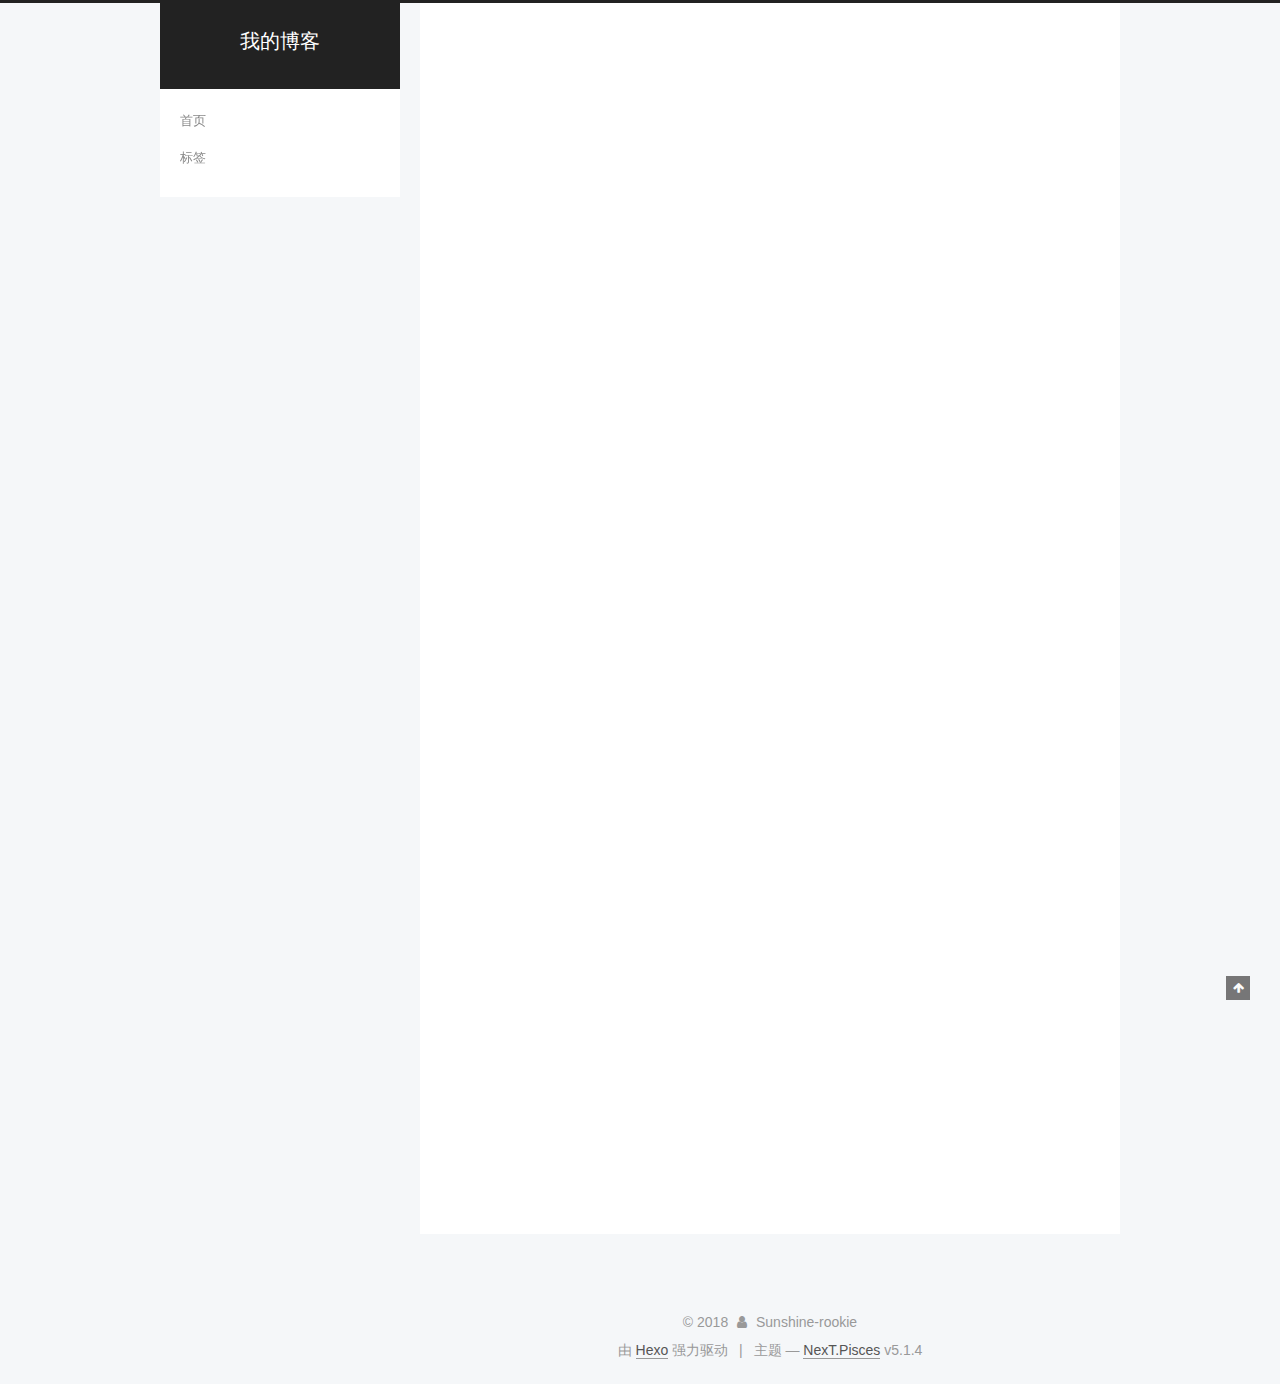
==== commit 2e27d9a5: "Site updated: 2018-10-17 14:46:06" ====
--- a/index.html
+++ b/index.html
@@ -53,16 +53,16 @@
 <link href="/css/main.css?v=5.1.4" rel="stylesheet" type="text/css" />
 
 
-  <link rel="apple-touch-icon" sizes="180x180" href="/images/apple-touch-icon-next.png?v=5.1.4">
-
-
-  <link rel="icon" type="image/png" sizes="32x32" href="/images/favicon-32x32-next.png?v=5.1.4">
-
-
-  <link rel="icon" type="image/png" sizes="16x16" href="/images/favicon-16x16-next.png?v=5.1.4">
-
-
-  <link rel="mask-icon" href="/images/logo.svg?v=5.1.4" color="#222">
+  <link rel="apple-touch-icon" sizes="180x180" href="/images/favicon.ico?v=5.1.4">
+
+
+  <link rel="icon" type="image/png" sizes="32x32" href="/images/favicon.ico?v=5.1.4">
+
+
+  <link rel="icon" type="image/png" sizes="16x16" href="/images/favicon.ico?v=5.1.4">
+
+
+  <link rel="mask-icon" href="/images/favicon.ico?v=5.1.4" color="#222">
 
 
 
@@ -79,16 +79,16 @@
 
 
 
-<meta name="description" content="世上无难事,只怕有心人">
+<meta name="description" content="一万个小时。。。。。。">
 <meta property="og:type" content="website">
 <meta property="og:title" content="我的博客">
 <meta property="og:url" content="https://sunshine-rookie.github.io/index.html">
 <meta property="og:site_name" content="我的博客">
-<meta property="og:description" content="世上无难事,只怕有心人">
+<meta property="og:description" content="一万个小时。。。。。。">
 <meta property="og:locale" content="zh-Hans">
 <meta name="twitter:card" content="summary">
 <meta name="twitter:title" content="我的博客">
-<meta name="twitter:description" content="世上无难事,只怕有心人">
+<meta name="twitter:description" content="一万个小时。。。。。。">
 
 
 
@@ -180,42 +180,18 @@
     <ul id="menu" class="menu">
       
         
-        <li class="menu-item menu-item-首页">
-          <a href="/首页" rel="section">
+        <li class="menu-item menu-item-home">
+          <a href="/home" rel="section">
             
             首页
           </a>
         </li>
       
         
-        <li class="menu-item menu-item-归档">
-          <a href="/归档" rel="section">
-            
-            归档
-          </a>
-        </li>
-      
-        
-        <li class="menu-item menu-item-标签">
-          <a href="/标签" rel="section">
+        <li class="menu-item menu-item-tags">
+          <a href="/tags" rel="section">
             
             标签
-          </a>
-        </li>
-      
-        
-        <li class="menu-item menu-item-关于">
-          <a href="/关于" rel="section">
-            
-            关于
-          </a>
-        </li>
-      
-        
-        <li class="menu-item menu-item-搜索">
-          <a href="/搜索" rel="section">
-            
-            搜索
           </a>
         </li>
       
@@ -257,7 +233,7 @@
     <span hidden itemprop="author" itemscope itemtype="http://schema.org/Person">
       <meta itemprop="name" content="Sunshine-rookie">
       <meta itemprop="description" content="">
-      <meta itemprop="image" content="/images/avatar.gif">
+      <meta itemprop="image" content="/images/Sunshine-rookie.png">
     </span>
 
     <span hidden itemprop="publisher" itemscope itemtype="http://schema.org/Organization">
@@ -322,7 +298,7 @@
 
       
         
-          <h3 id="如何在博客hexo首页中只显示摘要信息"><a href="#如何在博客hexo首页中只显示摘要信息" class="headerlink" title="如何在博客hexo首页中只显示摘要信息"></a>如何在博客hexo首页中只显示摘要信息</h3><p>在搭建完博客上传文章的时候，发现首页显示出了完整的文章，这不是我想要的o(╥﹏╥)o ………………找到方法了，赶紧记下来！</p>
+          <h3 id="如何在博客hexo首页中只显示摘要信息"><a href="#如何在博客hexo首页中只显示摘要信息" class="headerlink" title="如何在博客hexo首页中只显示摘要信息"></a>如何在博客hexo首页中只显示摘要信息</h3><p>在搭建完博客上传文章的时候，发现首页显示出了完整的文章，这不是我想要的o(╥﹏╥)o ……………功夫不负有心人，终于找到方法了，赶紧记下来！</p>
           <!--noindex-->
           <div class="post-button text-center">
             <a class="btn" href="/2018/10/16/article-title/#more" rel="contents">
@@ -381,7 +357,7 @@
     <span hidden itemprop="author" itemscope itemtype="http://schema.org/Person">
       <meta itemprop="name" content="Sunshine-rookie">
       <meta itemprop="description" content="">
-      <meta itemprop="image" content="/images/avatar.gif">
+      <meta itemprop="image" content="/images/Sunshine-rookie.png">
     </span>
 
     <span hidden itemprop="publisher" itemscope itemtype="http://schema.org/Organization">
@@ -505,7 +481,7 @@
     <span hidden itemprop="author" itemscope itemtype="http://schema.org/Person">
       <meta itemprop="name" content="Sunshine-rookie">
       <meta itemprop="description" content="">
-      <meta itemprop="image" content="/images/avatar.gif">
+      <meta itemprop="image" content="/images/Sunshine-rookie.png">
     </span>
 
     <span hidden itemprop="publisher" itemscope itemtype="http://schema.org/Organization">
@@ -646,8 +622,12 @@
         <div class="site-overview">
           <div class="site-author motion-element" itemprop="author" itemscope itemtype="http://schema.org/Person">
             
+              <img class="site-author-image" itemprop="image"
+                src="/images/Sunshine-rookie.png"
+                alt="Sunshine-rookie" />
+            
               <p class="site-author-name" itemprop="name">Sunshine-rookie</p>
-              <p class="site-description motion-element" itemprop="description">世上无难事,只怕有心人</p>
+              <p class="site-description motion-element" itemprop="description">一万个小时。。。。。。</p>
           </div>
 
           <nav class="site-state motion-element">
@@ -672,6 +652,16 @@
           
 
           
+            <div class="links-of-author motion-element">
+                
+                  <span class="links-of-author-item">
+                    <a href="https://github.com/Sunshine-rookie" target="_blank" title="GitHub">
+                      
+                        <i class="fa fa-fw fa-github"></i>GitHub</a>
+                  </span>
+                
+            </div>
+          
 
           
           
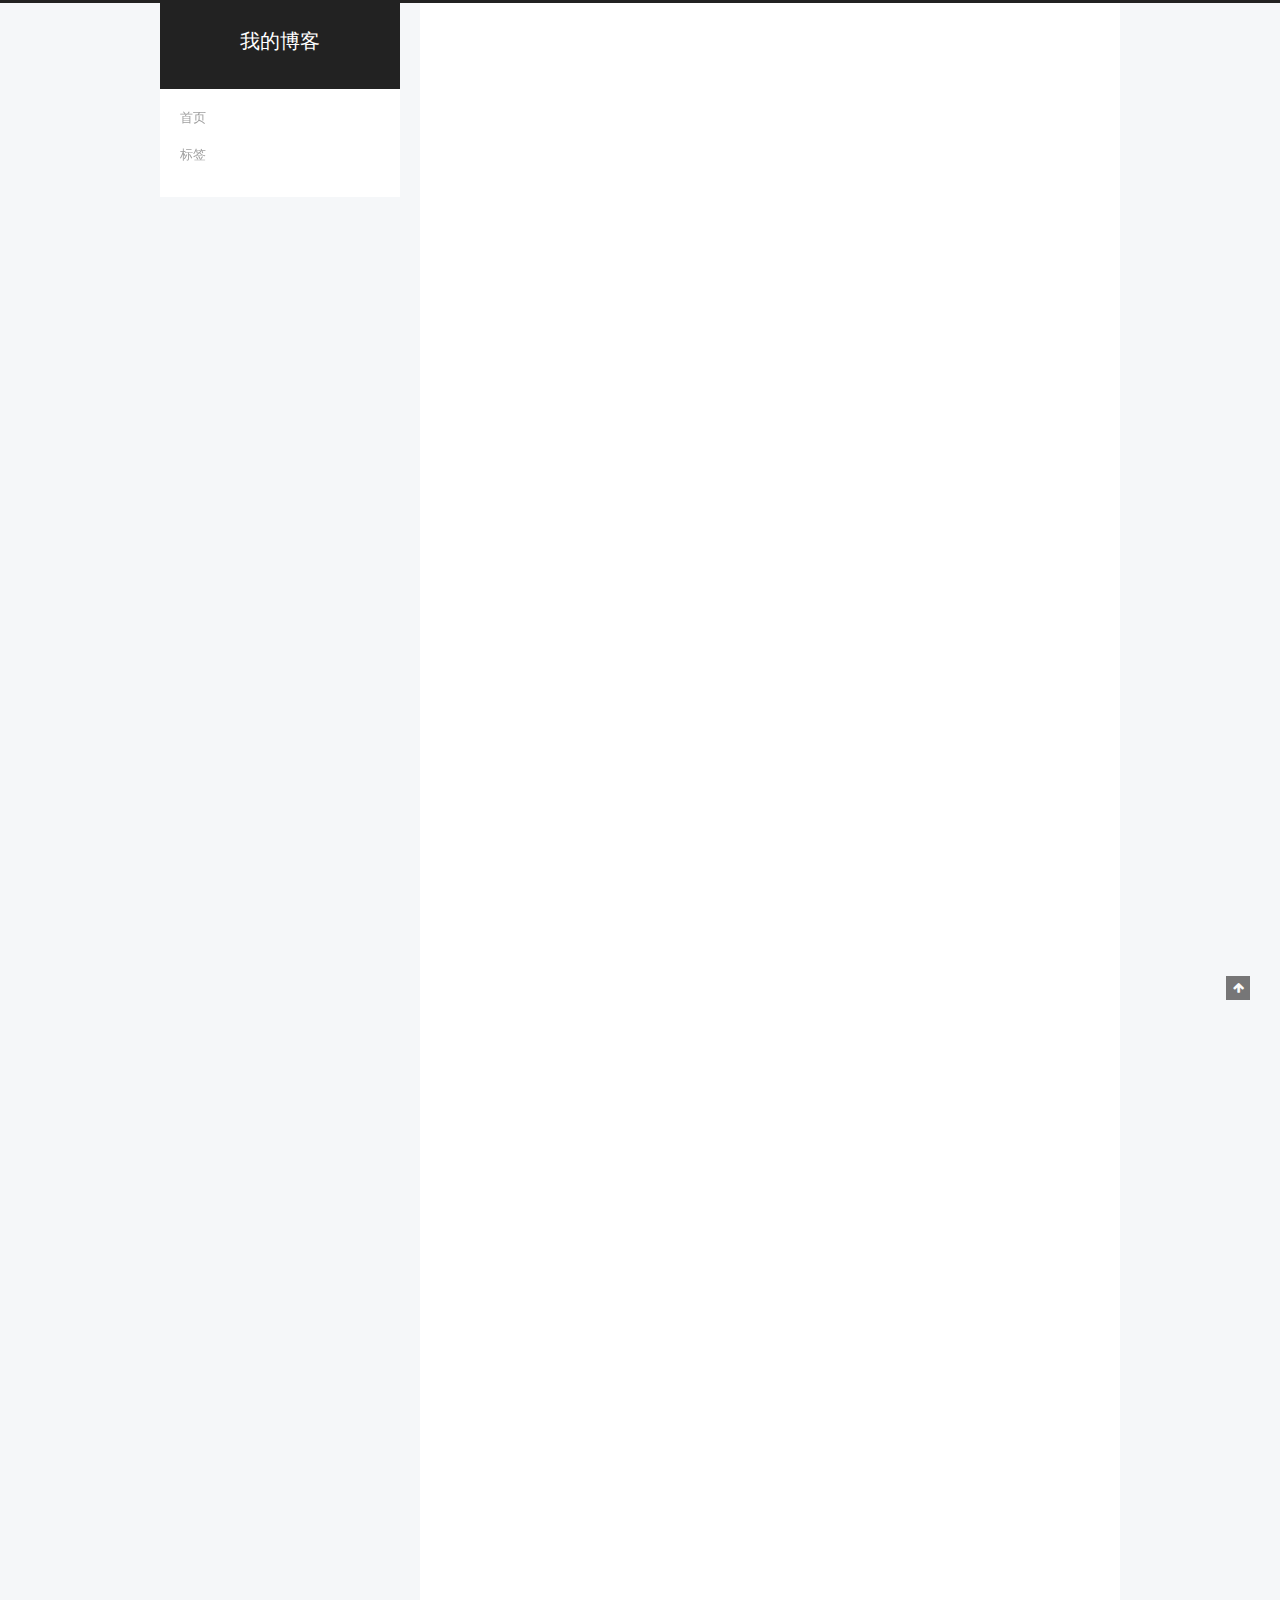
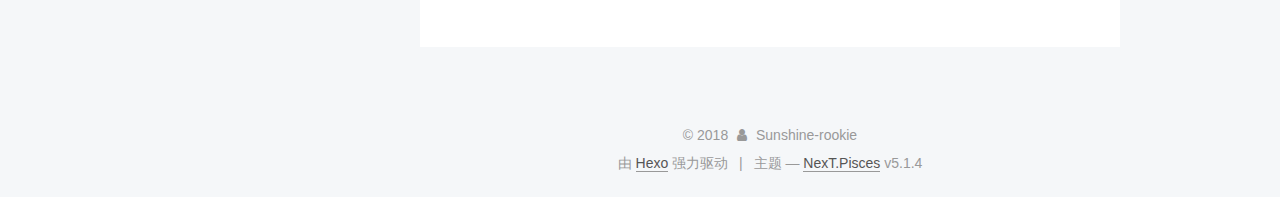
==== commit 5179cd22: "Site updated: 2018-10-17 16:31:05" ====
--- a/index.html
+++ b/index.html
@@ -228,6 +228,130 @@
   
   
   <div class="post-block">
+    <link itemprop="mainEntityOfPage" href="https://sunshine-rookie.github.io/2018/10/17/如何获取网站图标favicon/">
+
+    <span hidden itemprop="author" itemscope itemtype="http://schema.org/Person">
+      <meta itemprop="name" content="Sunshine-rookie">
+      <meta itemprop="description" content="">
+      <meta itemprop="image" content="/images/Sunshine-rookie.png">
+    </span>
+
+    <span hidden itemprop="publisher" itemscope itemtype="http://schema.org/Organization">
+      <meta itemprop="name" content="我的博客">
+    </span>
+
+    
+      <header class="post-header">
+
+        
+        
+          <h1 class="post-title" itemprop="name headline">
+                
+                <a class="post-title-link" href="/2018/10/17/如何获取网站图标favicon/" itemprop="url">如何获取网站图标favicon</a></h1>
+        
+
+        <div class="post-meta">
+          <span class="post-time">
+            
+              <span class="post-meta-item-icon">
+                <i class="fa fa-calendar-o"></i>
+              </span>
+              
+                <span class="post-meta-item-text">发表于</span>
+              
+              <time title="创建于" itemprop="dateCreated datePublished" datetime="2018-10-17T16:19:42+08:00">
+                2018-10-17
+              </time>
+            
+
+            
+
+            
+          </span>
+
+          
+
+          
+            
+          
+
+          
+          
+
+          
+
+          
+
+          
+
+        </div>
+      </header>
+    
+
+    
+    
+    
+    <div class="post-body" itemprop="articleBody">
+
+      
+      
+
+      
+        
+          <h3 id="如何获取网站图标favicon"><a href="#如何获取网站图标favicon" class="headerlink" title="如何获取网站图标favicon"></a>如何获取网站图标favicon</h3><p>每个网站都有自己的图标，怎么能获取某个网站的favicon呢？ 其实很简单，一步到位</p>
+          <!--noindex-->
+          <div class="post-button text-center">
+            <a class="btn" href="/2018/10/17/如何获取网站图标favicon/#more" rel="contents">
+              阅读全文 &raquo;
+            </a>
+          </div>
+          <!--/noindex-->
+        
+      
+    </div>
+    
+    
+    
+
+    
+
+    
+
+    
+
+    <footer class="post-footer">
+      
+
+      
+
+      
+
+      
+      
+        <div class="post-eof"></div>
+      
+    </footer>
+  </div>
+  
+  
+  
+  </article>
+
+
+    
+      
+
+  
+
+  
+  
+  
+
+  <article class="post post-type-normal" itemscope itemtype="http://schema.org/Article">
+  
+  
+  
+  <div class="post-block">
     <link itemprop="mainEntityOfPage" href="https://sunshine-rookie.github.io/2018/10/16/article-title/">
 
     <span hidden itemprop="author" itemscope itemtype="http://schema.org/Person">
@@ -637,7 +761,7 @@
               
                 <a href="/archives">
               
-                  <span class="site-state-item-count">3</span>
+                  <span class="site-state-item-count">4</span>
                   <span class="site-state-item-name">日志</span>
                 </a>
               </div>
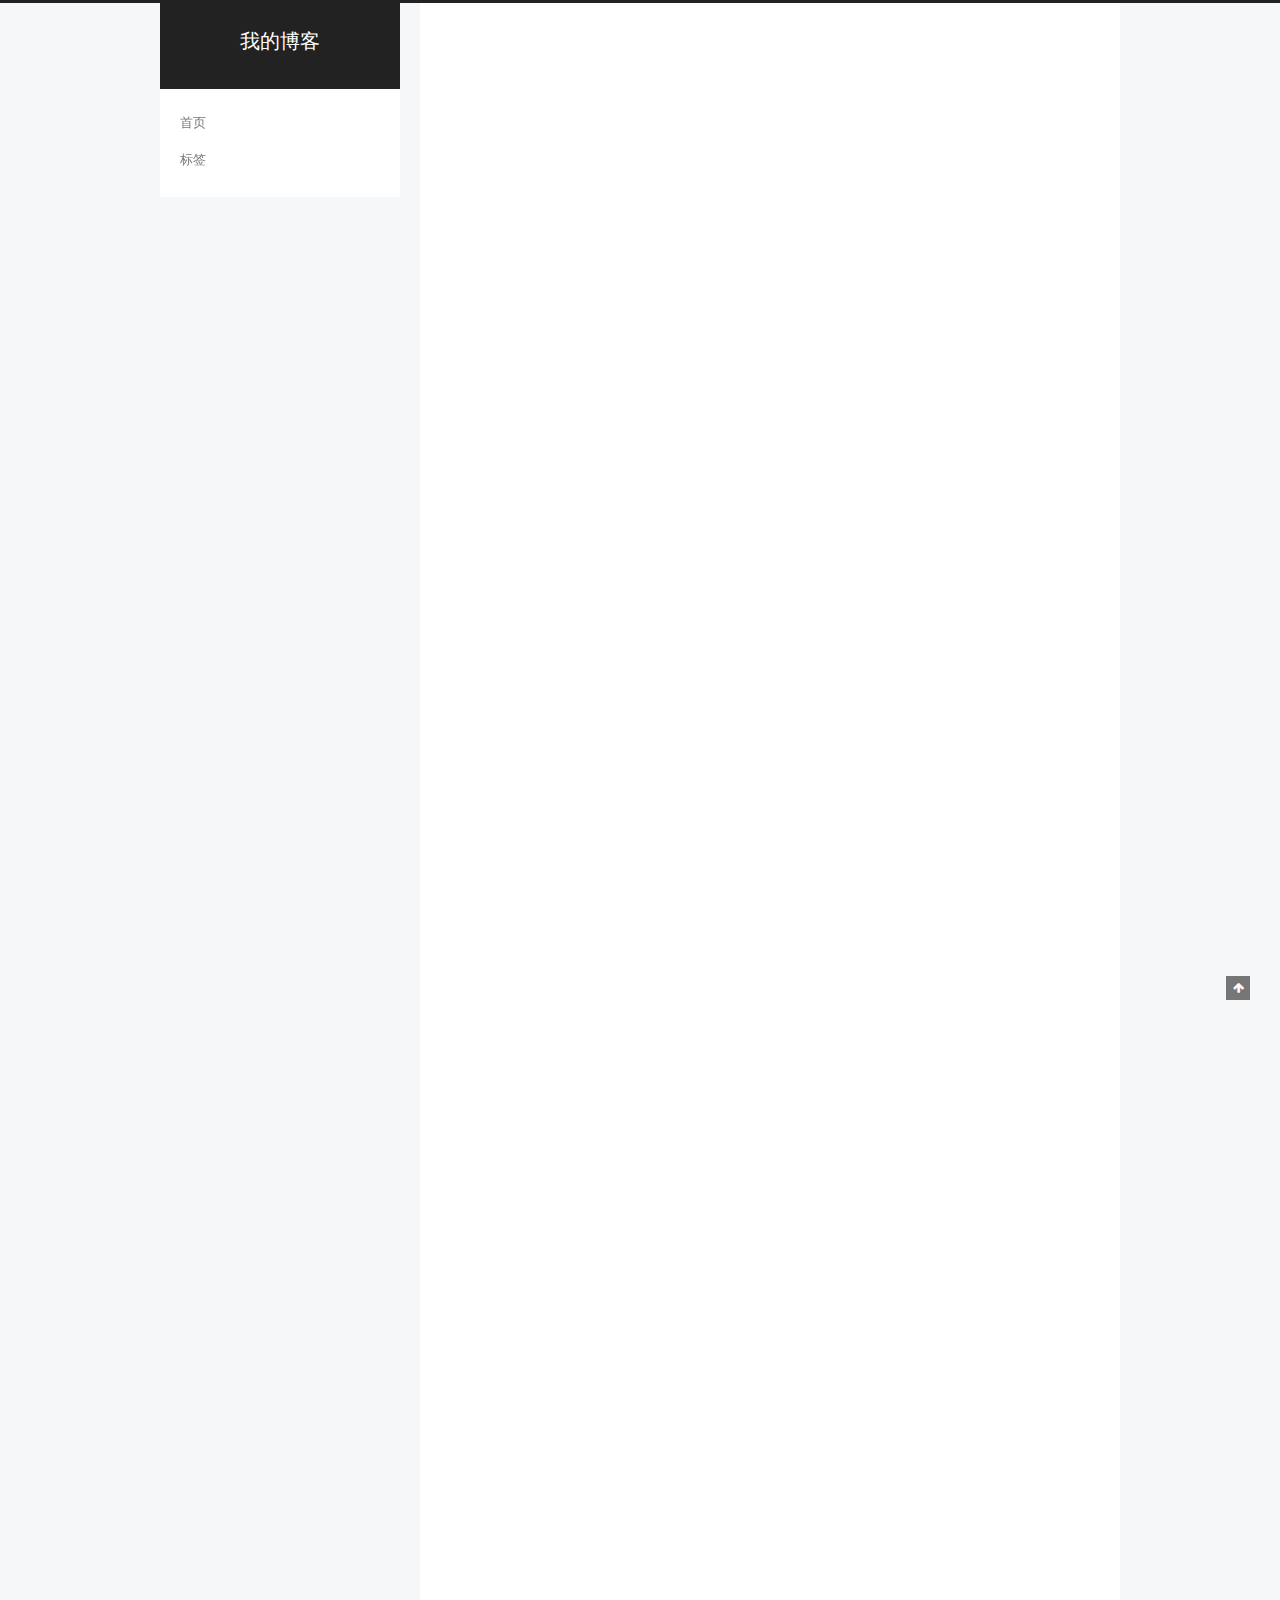
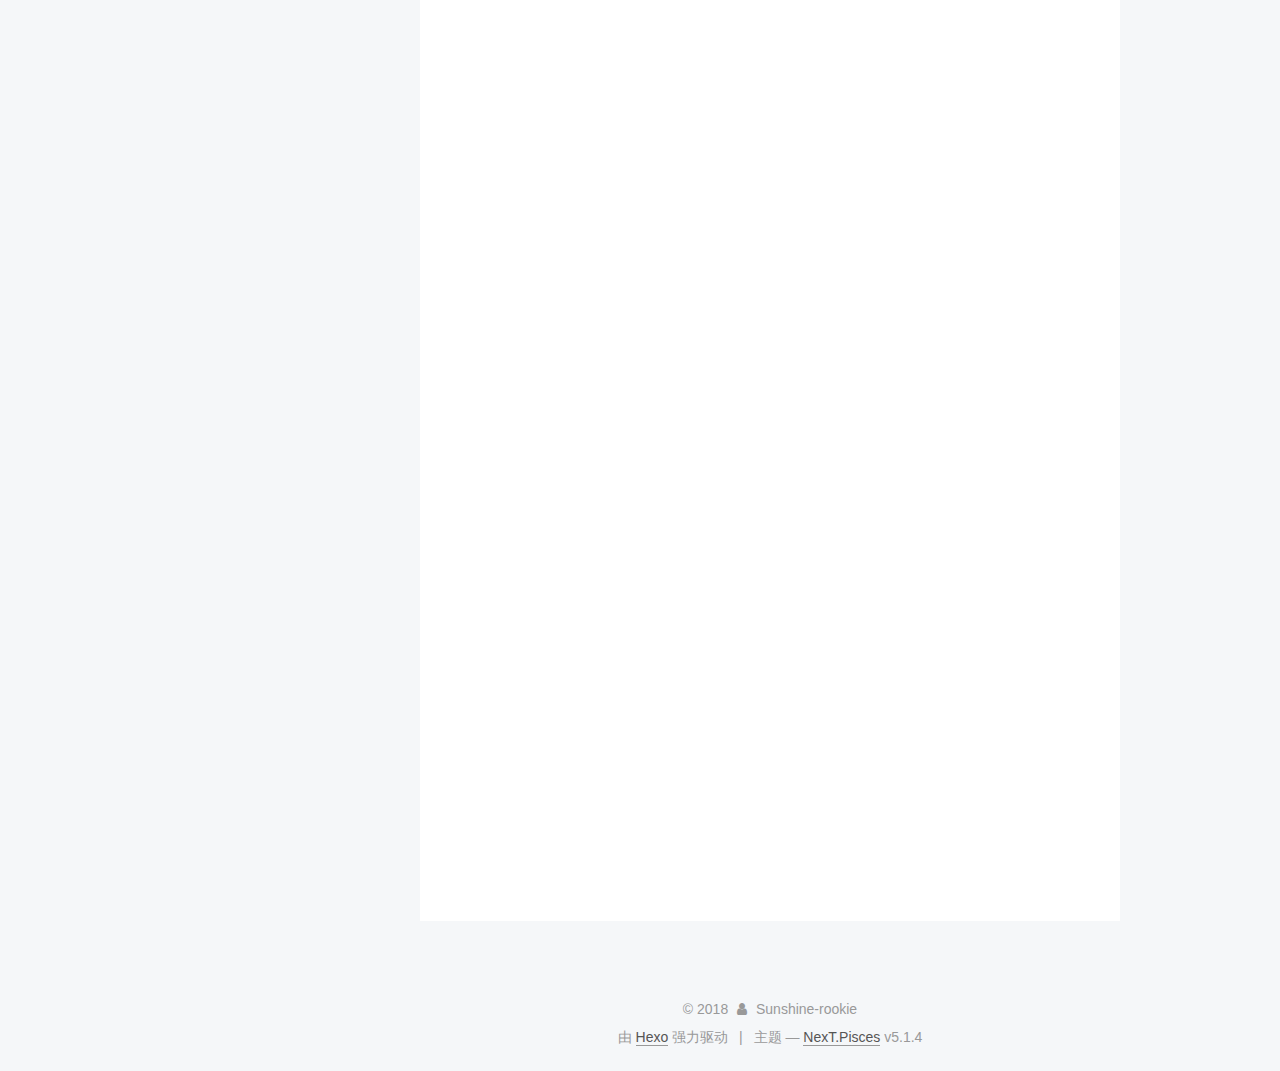
==== commit 1add0c9c: "Site updated: 2018-11-06 14:24:21" ====
--- a/index.html
+++ b/index.html
@@ -228,6 +228,254 @@
   
   
   <div class="post-block">
+    <link itemprop="mainEntityOfPage" href="https://sunshine-rookie.github.io/2018/11/06/php代码在谷歌浏览器预览时乱码，在360浏览器正常时解决方法/">
+
+    <span hidden itemprop="author" itemscope itemtype="http://schema.org/Person">
+      <meta itemprop="name" content="Sunshine-rookie">
+      <meta itemprop="description" content="">
+      <meta itemprop="image" content="/images/Sunshine-rookie.png">
+    </span>
+
+    <span hidden itemprop="publisher" itemscope itemtype="http://schema.org/Organization">
+      <meta itemprop="name" content="我的博客">
+    </span>
+
+    
+      <header class="post-header">
+
+        
+        
+          <h1 class="post-title" itemprop="name headline">
+                
+                <a class="post-title-link" href="/2018/11/06/php代码在谷歌浏览器预览时乱码，在360浏览器正常时解决方法/" itemprop="url">php代码在谷歌浏览器预览时乱码，在360浏览器正常时解决方法</a></h1>
+        
+
+        <div class="post-meta">
+          <span class="post-time">
+            
+              <span class="post-meta-item-icon">
+                <i class="fa fa-calendar-o"></i>
+              </span>
+              
+                <span class="post-meta-item-text">发表于</span>
+              
+              <time title="创建于" itemprop="dateCreated datePublished" datetime="2018-11-06T14:21:12+08:00">
+                2018-11-06
+              </time>
+            
+
+            
+
+            
+          </span>
+
+          
+
+          
+            
+          
+
+          
+          
+
+          
+
+          
+
+          
+
+        </div>
+      </header>
+    
+
+    
+    
+    
+    <div class="post-body" itemprop="articleBody">
+
+      
+      
+
+      
+        
+          <h3 id="php代码在谷歌、ie浏览器预览时乱码，360浏览器正常时解决方法"><a href="#php代码在谷歌、ie浏览器预览时乱码，360浏览器正常时解决方法" class="headerlink" title="php代码在谷歌、ie浏览器预览时乱码，360浏览器正常时解决方法"></a>php代码在谷歌、ie浏览器预览时乱码，360浏览器正常时解决方法</h3><p>今天在学习php的时候，按照教程的写，预览时发现乱码，后来放到360浏览器发现，咦 正常，什么鬼？？？ 一番度娘后，找到解决方法，赶紧记下来</p>
+          <!--noindex-->
+          <div class="post-button text-center">
+            <a class="btn" href="/2018/11/06/php代码在谷歌浏览器预览时乱码，在360浏览器正常时解决方法/#more" rel="contents">
+              阅读全文 &raquo;
+            </a>
+          </div>
+          <!--/noindex-->
+        
+      
+    </div>
+    
+    
+    
+
+    
+
+    
+
+    
+
+    <footer class="post-footer">
+      
+
+      
+
+      
+
+      
+      
+        <div class="post-eof"></div>
+      
+    </footer>
+  </div>
+  
+  
+  
+  </article>
+
+
+    
+      
+
+  
+
+  
+  
+  
+
+  <article class="post post-type-normal" itemscope itemtype="http://schema.org/Article">
+  
+  
+  
+  <div class="post-block">
+    <link itemprop="mainEntityOfPage" href="https://sunshine-rookie.github.io/2018/10/24/phpStudy允许目录列表/">
+
+    <span hidden itemprop="author" itemscope itemtype="http://schema.org/Person">
+      <meta itemprop="name" content="Sunshine-rookie">
+      <meta itemprop="description" content="">
+      <meta itemprop="image" content="/images/Sunshine-rookie.png">
+    </span>
+
+    <span hidden itemprop="publisher" itemscope itemtype="http://schema.org/Organization">
+      <meta itemprop="name" content="我的博客">
+    </span>
+
+    
+      <header class="post-header">
+
+        
+        
+          <h1 class="post-title" itemprop="name headline">
+                
+                <a class="post-title-link" href="/2018/10/24/phpStudy允许目录列表/" itemprop="url">phpStudy允许目录列表.md</a></h1>
+        
+
+        <div class="post-meta">
+          <span class="post-time">
+            
+              <span class="post-meta-item-icon">
+                <i class="fa fa-calendar-o"></i>
+              </span>
+              
+                <span class="post-meta-item-text">发表于</span>
+              
+              <time title="创建于" itemprop="dateCreated datePublished" datetime="2018-10-24T17:12:11+08:00">
+                2018-10-24
+              </time>
+            
+
+            
+
+            
+          </span>
+
+          
+
+          
+            
+          
+
+          
+          
+
+          
+
+          
+
+          
+
+        </div>
+      </header>
+    
+
+    
+    
+    
+    <div class="post-body" itemprop="articleBody">
+
+      
+      
+
+      
+        
+          <h3 id="phpStudy允许目录列表-md"><a href="#phpStudy允许目录列表-md" class="headerlink" title="phpStudy允许目录列表.md"></a>phpStudy允许目录列表.md</h3><p>用PHPStudy是碰到个的小问题，自己记录一下</p>
+          <!--noindex-->
+          <div class="post-button text-center">
+            <a class="btn" href="/2018/10/24/phpStudy允许目录列表/#more" rel="contents">
+              阅读全文 &raquo;
+            </a>
+          </div>
+          <!--/noindex-->
+        
+      
+    </div>
+    
+    
+    
+
+    
+
+    
+
+    
+
+    <footer class="post-footer">
+      
+
+      
+
+      
+
+      
+      
+        <div class="post-eof"></div>
+      
+    </footer>
+  </div>
+  
+  
+  
+  </article>
+
+
+    
+      
+
+  
+
+  
+  
+  
+
+  <article class="post post-type-normal" itemscope itemtype="http://schema.org/Article">
+  
+  
+  
+  <div class="post-block">
     <link itemprop="mainEntityOfPage" href="https://sunshine-rookie.github.io/2018/10/17/如何获取网站图标favicon/">
 
     <span hidden itemprop="author" itemscope itemtype="http://schema.org/Person">
@@ -761,7 +1009,7 @@
               
                 <a href="/archives">
               
-                  <span class="site-state-item-count">4</span>
+                  <span class="site-state-item-count">6</span>
                   <span class="site-state-item-name">日志</span>
                 </a>
               </div>
